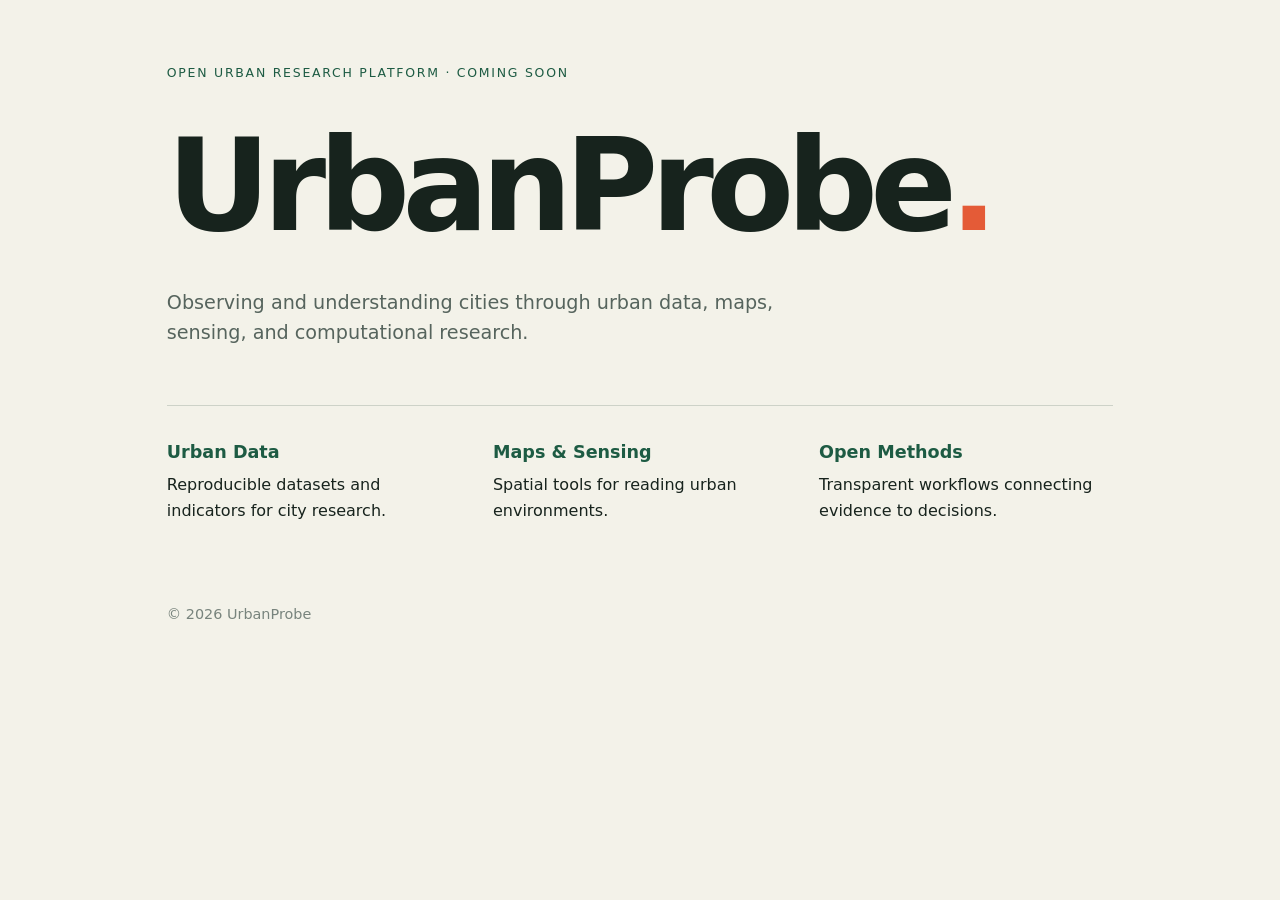
==== index.html @ d77f547f "Add initial HTML structure for UrbanProbe site" ====
<!doctype html>
<html lang="en">
<head>
<meta charset="utf-8">
<meta name="viewport" content="width=device-width,initial-scale=1">
<title>UrbanProbe — Observe, Understand, Transform</title>
<meta name="description" content="An open research platform for urban data, maps, sensing, and computational city science.">
<style>
:root{--ink:#17231d;--paper:#f3f2e9;--muted:#56645d;--accent:#e45b37;--green:#1d5b43}*{box-sizing:border-box}body{margin:0;background:var(--paper);color:var(--ink);font:16px/1.6 Inter,system-ui,sans-serif;min-height:100vh}main{max-width:1100px;margin:auto;padding:7vh 6vw}.eyebrow{font-size:.78rem;letter-spacing:.14em;text-transform:uppercase;color:var(--green)}h1{font-size:clamp(3.5rem,11vw,8rem);line-height:.9;margin:.35em 0;letter-spacing:-.06em}.dot{color:var(--accent)}p{max-width:680px;color:var(--muted);font-size:1.2rem}.line{height:1px;background:#cdd2c8;margin:3.5rem 0 2rem}.grid{display:grid;grid-template-columns:repeat(auto-fit,minmax(210px,1fr));gap:2rem}.grid strong{display:block;color:var(--green);font-size:1.1rem;margin-bottom:.35rem}footer{margin-top:5rem;font-size:.9rem;color:#78847d}
</style>
</head>
<body><main>
<div class="eyebrow">Open urban research platform · Coming soon</div>
<h1>UrbanProbe<span class="dot">.</span></h1>
<p>Observing and understanding cities through urban data, maps, sensing, and computational research.</p>
<div class="line"></div>
<div class="grid">
<div><strong>Urban Data</strong>Reproducible datasets and indicators for city research.</div>
<div><strong>Maps & Sensing</strong>Spatial tools for reading urban environments.</div>
<div><strong>Open Methods</strong>Transparent workflows connecting evidence to decisions.</div>
</div>
<footer>© 2026 UrbanProbe</footer>
</main></body></html>
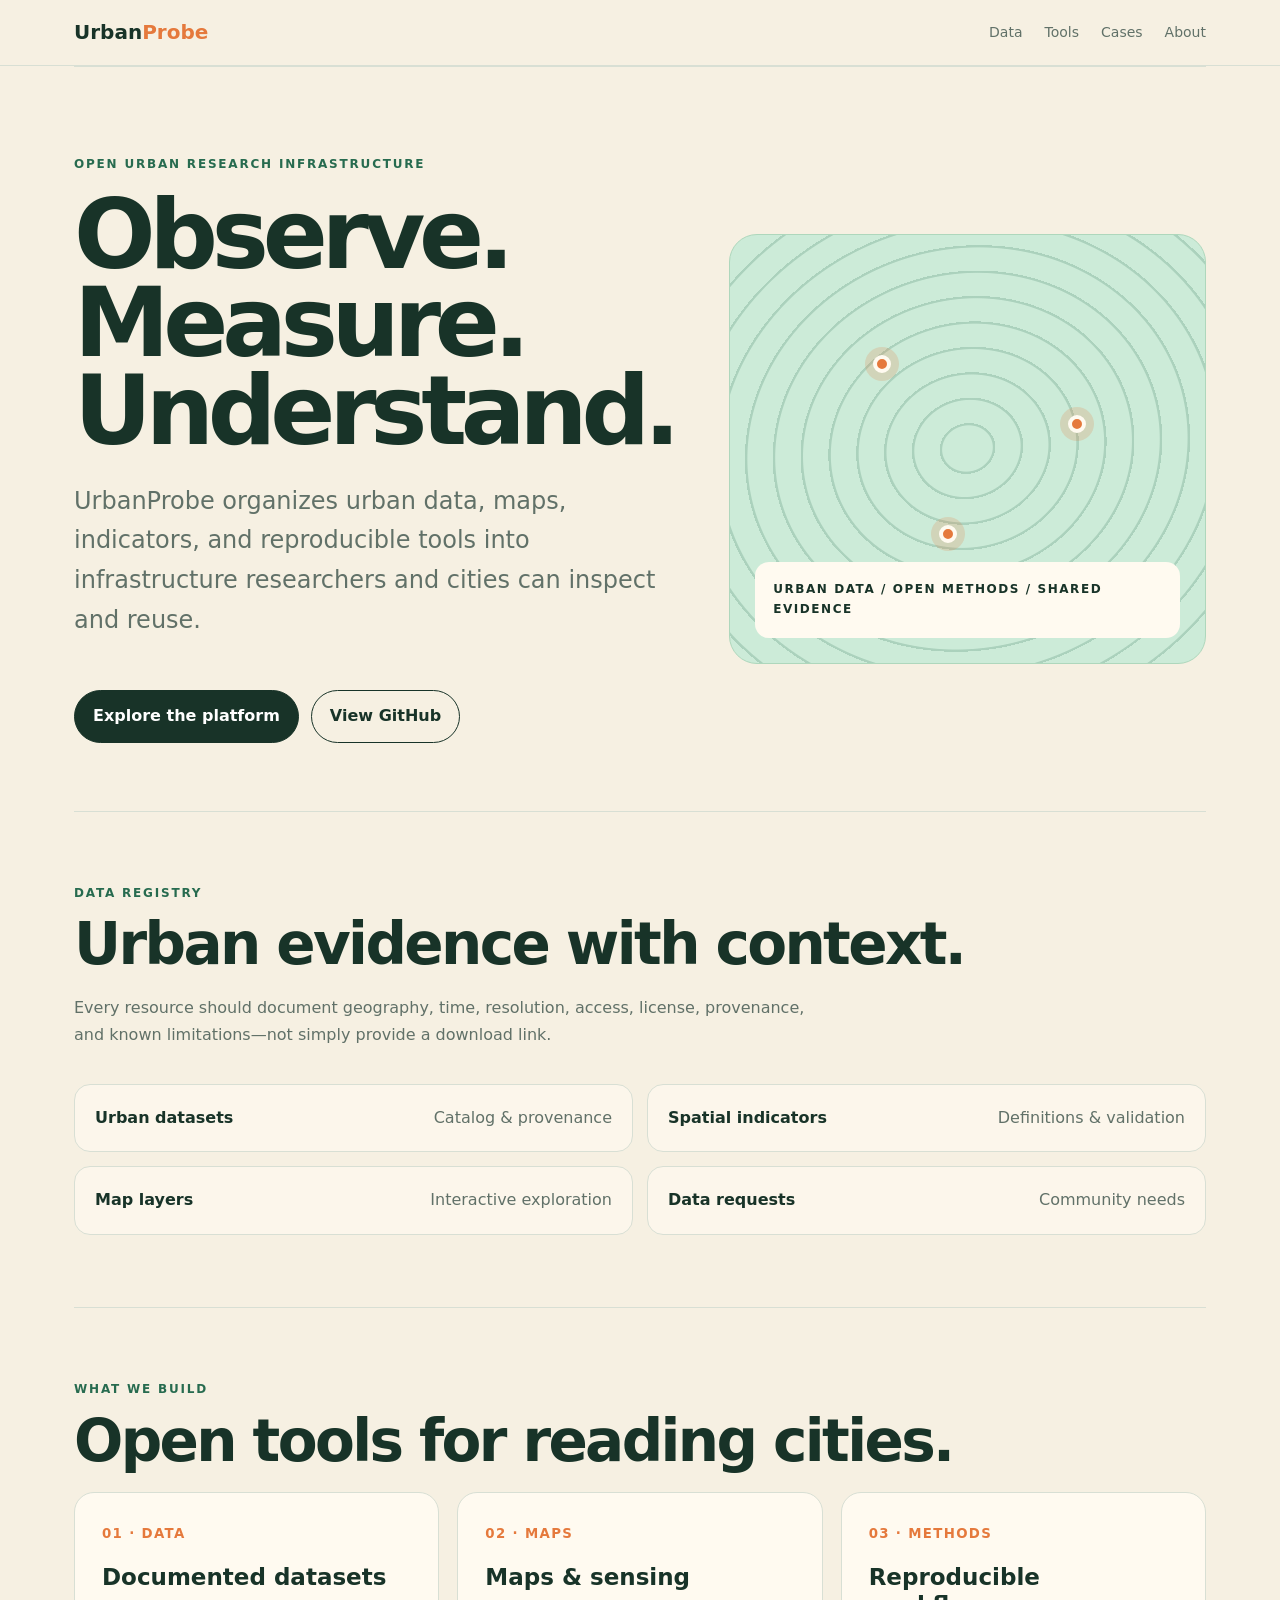
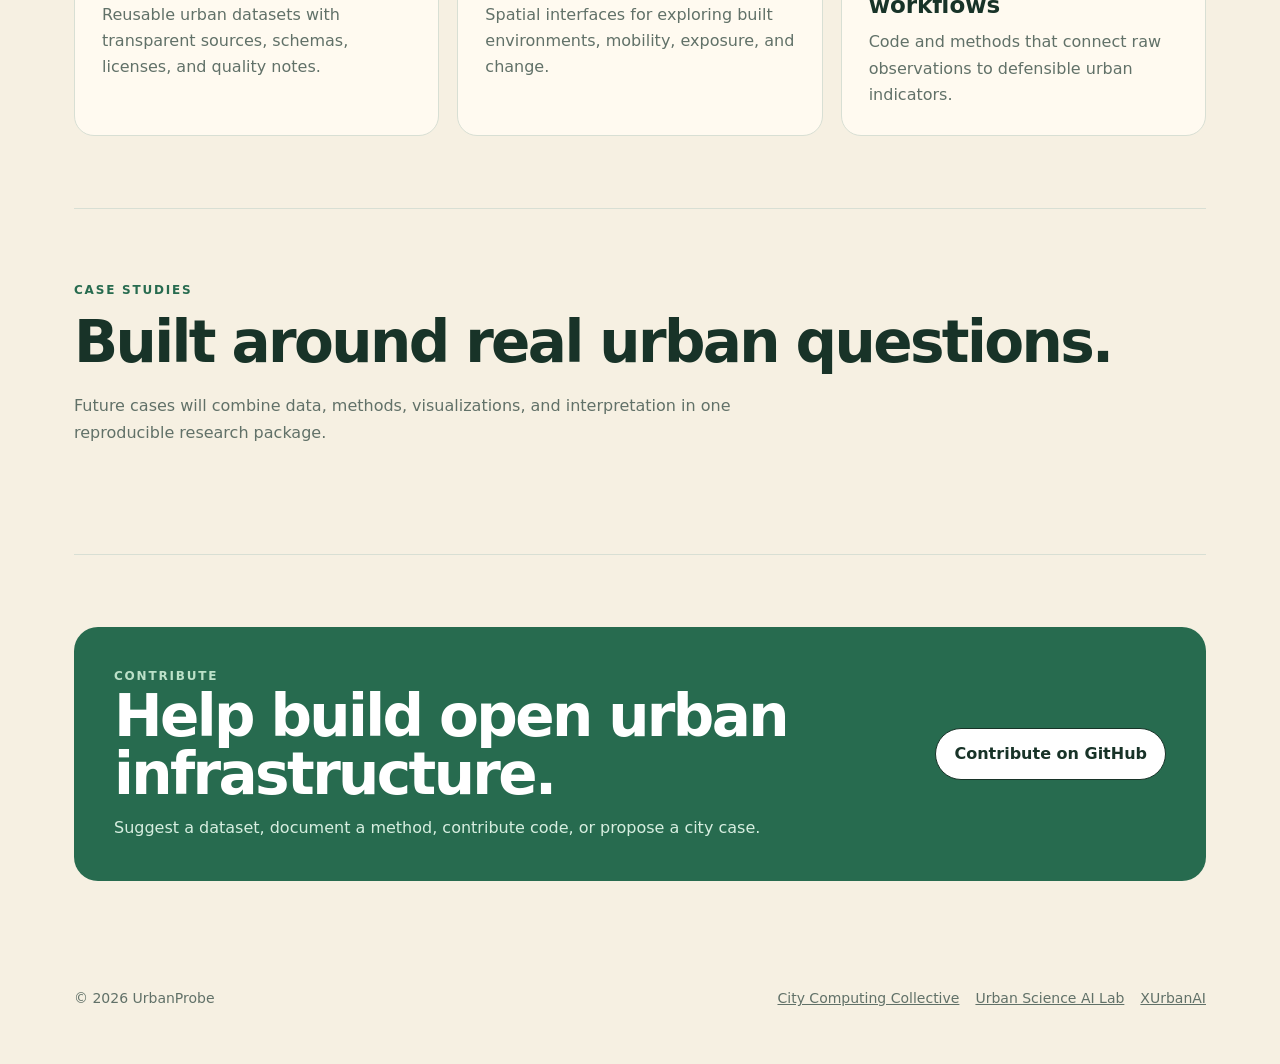
==== commit 4de8ca7b: "Expand UrbanProbe research infrastructure site" ====
--- a/index.html
+++ b/index.html
@@ -1,23 +1,22 @@
 <!doctype html>
 <html lang="en">
 <head>
-<meta charset="utf-8">
-<meta name="viewport" content="width=device-width,initial-scale=1">
-<title>UrbanProbe — Observe, Understand, Transform</title>
-<meta name="description" content="An open research platform for urban data, maps, sensing, and computational city science.">
-<style>
-:root{--ink:#17231d;--paper:#f3f2e9;--muted:#56645d;--accent:#e45b37;--green:#1d5b43}*{box-sizing:border-box}body{margin:0;background:var(--paper);color:var(--ink);font:16px/1.6 Inter,system-ui,sans-serif;min-height:100vh}main{max-width:1100px;margin:auto;padding:7vh 6vw}.eyebrow{font-size:.78rem;letter-spacing:.14em;text-transform:uppercase;color:var(--green)}h1{font-size:clamp(3.5rem,11vw,8rem);line-height:.9;margin:.35em 0;letter-spacing:-.06em}.dot{color:var(--accent)}p{max-width:680px;color:var(--muted);font-size:1.2rem}.line{height:1px;background:#cdd2c8;margin:3.5rem 0 2rem}.grid{display:grid;grid-template-columns:repeat(auto-fit,minmax(210px,1fr));gap:2rem}.grid strong{display:block;color:var(--green);font-size:1.1rem;margin-bottom:.35rem}footer{margin-top:5rem;font-size:.9rem;color:#78847d}
-</style>
+  <meta charset="utf-8"><meta name="viewport" content="width=device-width, initial-scale=1">
+  <meta name="description" content="UrbanProbe is open infrastructure for urban data, maps, indicators, tools, and reproducible case studies."><title>UrbanProbe — Open Urban Research Infrastructure</title>
+  <style>
+    :root{--ink:#183328;--green:#276b4f;--mint:#ccebd8;--cream:#f6f0e2;--orange:#e5793c;--line:#d8dfd4;--muted:#617168;--card:#fffaf0}*{box-sizing:border-box}html{scroll-behavior:smooth}body{margin:0;background:var(--cream);color:var(--ink);font:16px/1.65 Inter,ui-sans-serif,system-ui,-apple-system,"Segoe UI",sans-serif}a{color:inherit}
+    header{border-bottom:1px solid var(--line);position:sticky;top:0;z-index:5;background:rgba(246,240,226,.92);backdrop-filter:blur(14px)}.nav{max-width:1180px;margin:auto;padding:16px 24px;display:flex;align-items:center;justify-content:space-between}.brand{font-weight:900;font-size:20px;text-decoration:none}.brand i{font-style:normal;color:var(--orange)}.nav nav{display:flex;gap:22px}.nav nav a{text-decoration:none;color:var(--muted);font-size:14px}
+    main{max-width:1180px;margin:auto;padding:0 24px}.hero{padding:88px 0 68px;display:grid;grid-template-columns:1fr 1fr;gap:55px;align-items:center}.eyebrow{font-size:12px;letter-spacing:.15em;text-transform:uppercase;font-weight:850;color:var(--green)}h1{font-size:clamp(54px,8vw,96px);line-height:.92;letter-spacing:-.065em;margin:16px 0 26px}.lead{font-size:clamp(19px,2.2vw,24px);color:var(--muted)}.buttons{display:flex;gap:12px;flex-wrap:wrap}.button{display:inline-block;margin-top:26px;padding:12px 18px;border-radius:999px;border:1px solid var(--ink);text-decoration:none;font-weight:780}.button.primary{background:var(--ink);color:white}
+    .map{height:430px;border-radius:28px;background:var(--mint);position:relative;overflow:hidden;border:1px solid #aed7bc}.map:before{content:"";position:absolute;inset:-20%;background:repeating-radial-gradient(ellipse at 50% 50%,transparent 0 25px,rgba(39,107,79,.2) 26px 28px);transform:rotate(-15deg)}.map:after{content:"URBAN DATA / OPEN METHODS / SHARED EVIDENCE";position:absolute;left:25px;bottom:25px;right:25px;background:var(--card);padding:18px;border-radius:14px;font-size:12px;letter-spacing:.13em;font-weight:850}.dot{position:absolute;width:18px;height:18px;background:var(--orange);border:4px solid var(--card);border-radius:50%;box-shadow:0 0 0 8px rgba(229,121,60,.2)}.d1{left:30%;top:28%}.d2{right:25%;top:42%}.d3{left:44%;bottom:28%}
+    section{padding:72px 0;border-top:1px solid var(--line)}section h2{font-size:clamp(36px,5vw,58px);line-height:1;letter-spacing:-.045em;margin:12px 0 22px}.intro{max-width:740px;color:var(--muted);margin-bottom:36px}.grid{display:grid;grid-template-columns:repeat(3,1fr);gap:18px}.card{background:var(--card);border:1px solid var(--line);padding:27px;border-radius:20px}.card small{color:var(--orange);font-weight:850;letter-spacing:.1em}.card h3{font-size:23px;line-height:1.2;margin:18px 0 10px}.card p{color:var(--muted);margin:0}.catalog{display:grid;grid-template-columns:repeat(2,1fr);gap:14px}.row{padding:20px;border:1px solid var(--line);border-radius:16px;background:rgba(255,250,240,.7);display:flex;justify-content:space-between;gap:20px}.row span:last-child{color:var(--muted)}
+    .callout{background:var(--green);color:white;border-radius:24px;padding:40px;display:grid;grid-template-columns:1fr auto;gap:20px;align-items:center}.callout h2{margin:0}.callout p{color:#d7eee0;margin:12px 0 0}.callout .button{background:white;color:var(--ink);margin:0}
+    footer{max-width:1180px;margin:auto;padding:34px 24px 54px;display:flex;justify-content:space-between;gap:20px;color:var(--muted);font-size:14px}.links{display:flex;gap:16px;flex-wrap:wrap}@media(max-width:820px){.nav nav{display:none}.hero{grid-template-columns:1fr;padding-top:60px}.map{height:320px}.grid,.catalog{grid-template-columns:1fr}.callout{grid-template-columns:1fr}footer{flex-direction:column}}
+  </style>
 </head>
-<body><main>
-<div class="eyebrow">Open urban research platform · Coming soon</div>
-<h1>UrbanProbe<span class="dot">.</span></h1>
-<p>Observing and understanding cities through urban data, maps, sensing, and computational research.</p>
-<div class="line"></div>
-<div class="grid">
-<div><strong>Urban Data</strong>Reproducible datasets and indicators for city research.</div>
-<div><strong>Maps & Sensing</strong>Spatial tools for reading urban environments.</div>
-<div><strong>Open Methods</strong>Transparent workflows connecting evidence to decisions.</div>
-</div>
-<footer>© 2026 UrbanProbe</footer>
-</main></body></html>
+<body><header><div class="nav"><a class="brand" href="#top">Urban<i>Probe</i></a><nav><a href="#data">Data</a><a href="#tools">Tools</a><a href="#cases">Cases</a><a href="#about">About</a></nav></div></header>
+  <main id="top"><section class="hero"><div><div class="eyebrow">Open urban research infrastructure</div><h1>Observe. Measure. Understand.</h1><p class="lead">UrbanProbe organizes urban data, maps, indicators, and reproducible tools into infrastructure researchers and cities can inspect and reuse.</p><div class="buttons"><a class="button primary" href="#data">Explore the platform</a><a class="button" href="https://github.com/Hamsterradcc/urbanprobe.com">View GitHub</a></div></div><div class="map" aria-hidden="true"><span class="dot d1"></span><span class="dot d2"></span><span class="dot d3"></span></div></section>
+    <section id="data"><div class="eyebrow">Data registry</div><h2>Urban evidence with context.</h2><p class="intro">Every resource should document geography, time, resolution, access, license, provenance, and known limitations—not simply provide a download link.</p><div class="catalog"><div class="row"><strong>Urban datasets</strong><span>Catalog & provenance</span></div><div class="row"><strong>Spatial indicators</strong><span>Definitions & validation</span></div><div class="row"><strong>Map layers</strong><span>Interactive exploration</span></div><div class="row"><strong>Data requests</strong><span>Community needs</span></div></div></section>
+    <section id="tools"><div class="eyebrow">What we build</div><h2>Open tools for reading cities.</h2><div class="grid"><article class="card"><small>01 · DATA</small><h3>Documented datasets</h3><p>Reusable urban datasets with transparent sources, schemas, licenses, and quality notes.</p></article><article class="card"><small>02 · MAPS</small><h3>Maps & sensing</h3><p>Spatial interfaces for exploring built environments, mobility, exposure, and change.</p></article><article class="card"><small>03 · METHODS</small><h3>Reproducible workflows</h3><p>Code and methods that connect raw observations to defensible urban indicators.</p></article></div></section>
+    <section id="cases"><div class="eyebrow">Case studies</div><h2>Built around real urban questions.</h2><p class="intro">Future cases will combine data, methods, visualizations, and interpretation in one reproducible research package.</p></section>
+    <section id="about"><div class="callout"><div><div class="eyebrow" style="color:#bce1c9">Contribute</div><h2>Help build open urban infrastructure.</h2><p>Suggest a dataset, document a method, contribute code, or propose a city case.</p></div><a class="button" href="https://github.com/Hamsterradcc/urbanprobe.com">Contribute on GitHub</a></div></section>
+  </main><footer><span>© 2026 UrbanProbe</span><div class="links"><a href="https://citycomputingcollective.com">City Computing Collective</a><a href="https://urbanscience.ai">Urban Science AI Lab</a><a href="https://xurbanai.com">XUrbanAI</a></div></footer></body></html>
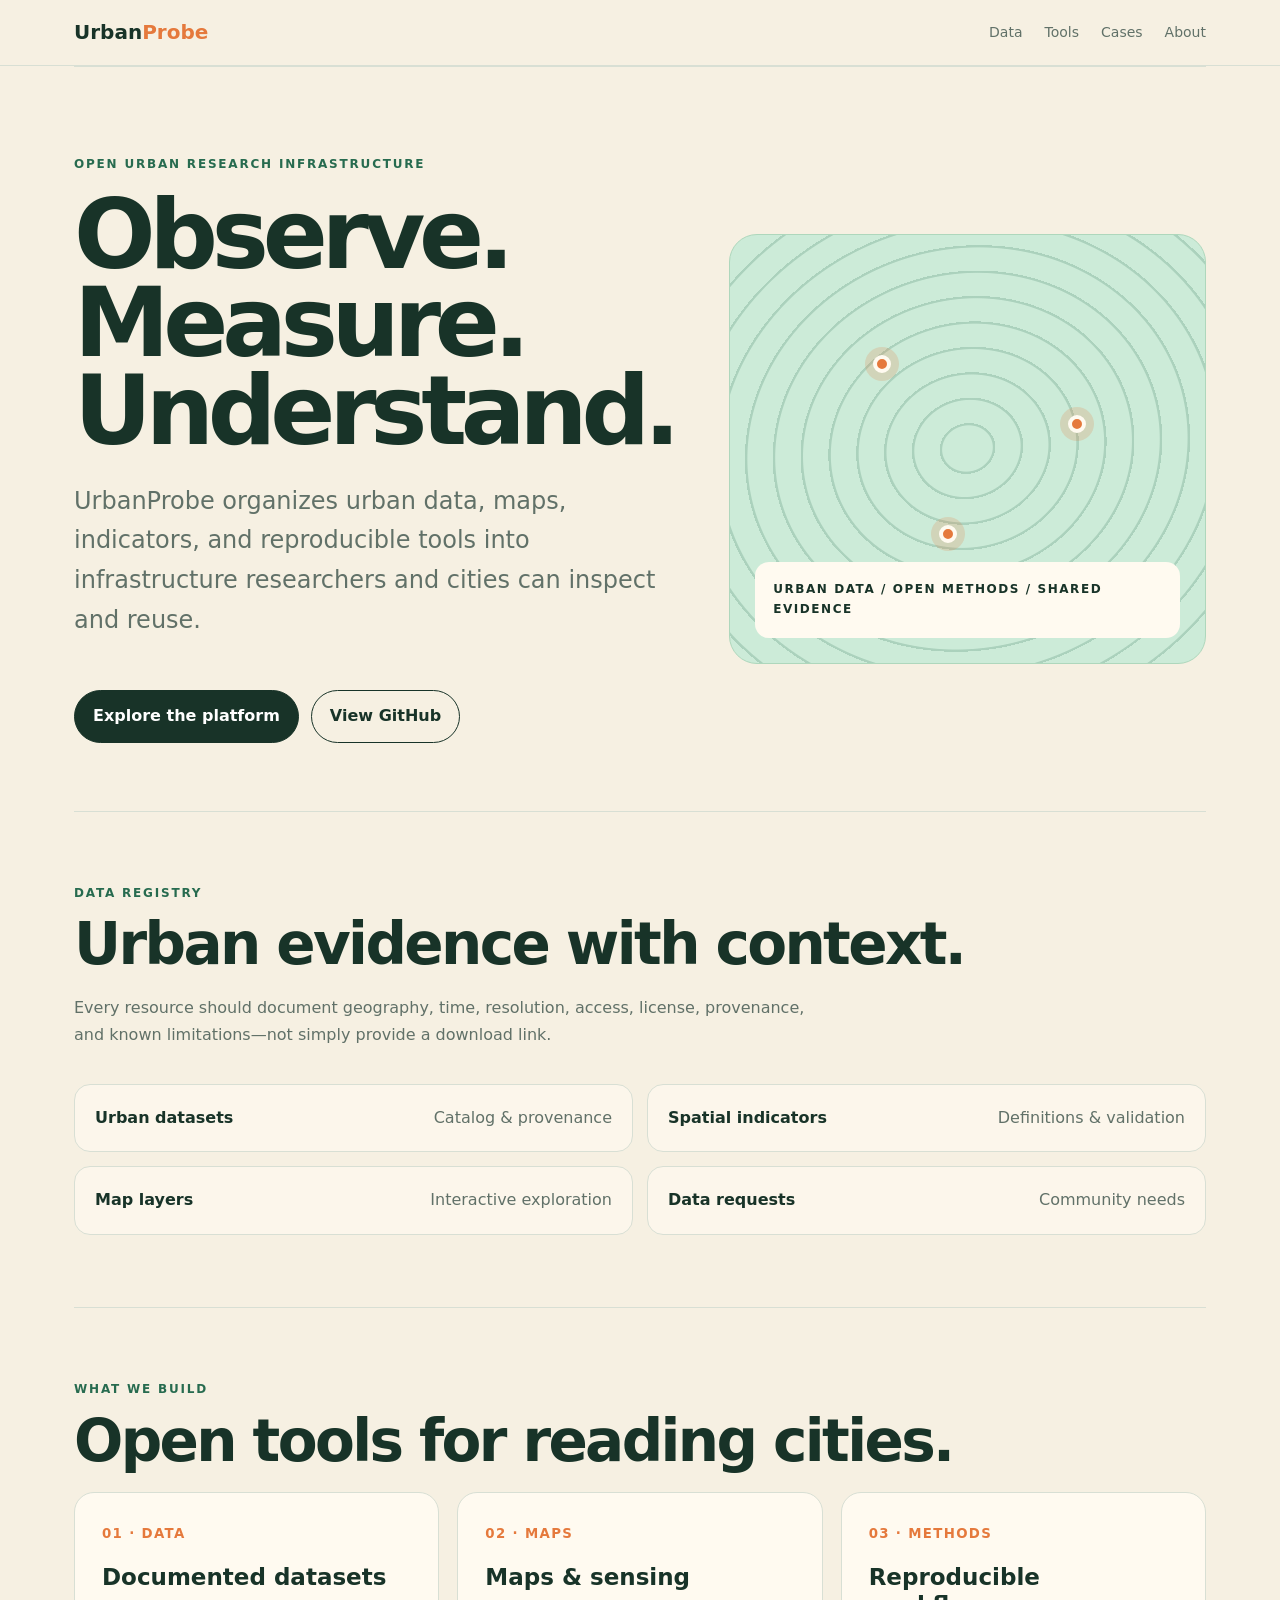
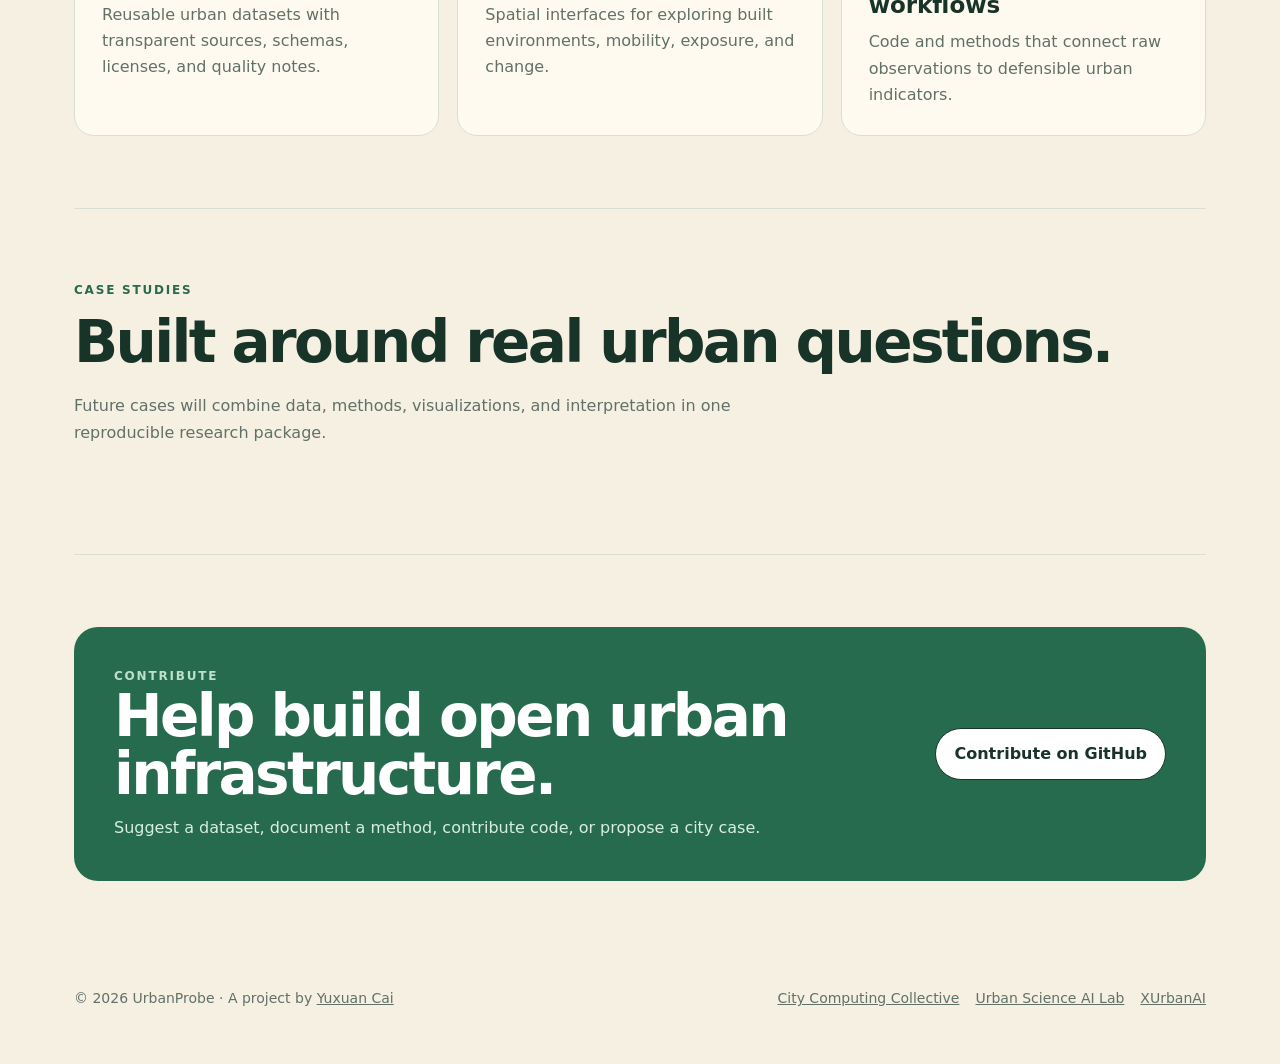
==== commit abf950a3: "Attribute the site to its author The footer named the project but not the person behind it, so a vis" ====
--- a/index.html
+++ b/index.html
@@ -19,4 +19,4 @@
     <section id="tools"><div class="eyebrow">What we build</div><h2>Open tools for reading cities.</h2><div class="grid"><article class="card"><small>01 · DATA</small><h3>Documented datasets</h3><p>Reusable urban datasets with transparent sources, schemas, licenses, and quality notes.</p></article><article class="card"><small>02 · MAPS</small><h3>Maps & sensing</h3><p>Spatial interfaces for exploring built environments, mobility, exposure, and change.</p></article><article class="card"><small>03 · METHODS</small><h3>Reproducible workflows</h3><p>Code and methods that connect raw observations to defensible urban indicators.</p></article></div></section>
     <section id="cases"><div class="eyebrow">Case studies</div><h2>Built around real urban questions.</h2><p class="intro">Future cases will combine data, methods, visualizations, and interpretation in one reproducible research package.</p></section>
     <section id="about"><div class="callout"><div><div class="eyebrow" style="color:#bce1c9">Contribute</div><h2>Help build open urban infrastructure.</h2><p>Suggest a dataset, document a method, contribute code, or propose a city case.</p></div><a class="button" href="https://github.com/Hamsterradcc/urbanprobe.com">Contribute on GitHub</a></div></section>
-  </main><footer><span>© 2026 UrbanProbe</span><div class="links"><a href="https://citycomputingcollective.com">City Computing Collective</a><a href="https://urbanscience.ai">Urban Science AI Lab</a><a href="https://xurbanai.com">XUrbanAI</a></div></footer></body></html>
+  </main><footer><span>© 2026 UrbanProbe &middot; A project by <a href="https://yuxuancai.com">Yuxuan Cai</a></span><div class="links"><a href="https://citycomputingcollective.com">City Computing Collective</a><a href="https://urbanscience.ai">Urban Science AI Lab</a><a href="https://xurbanai.com">XUrbanAI</a></div></footer></body></html>
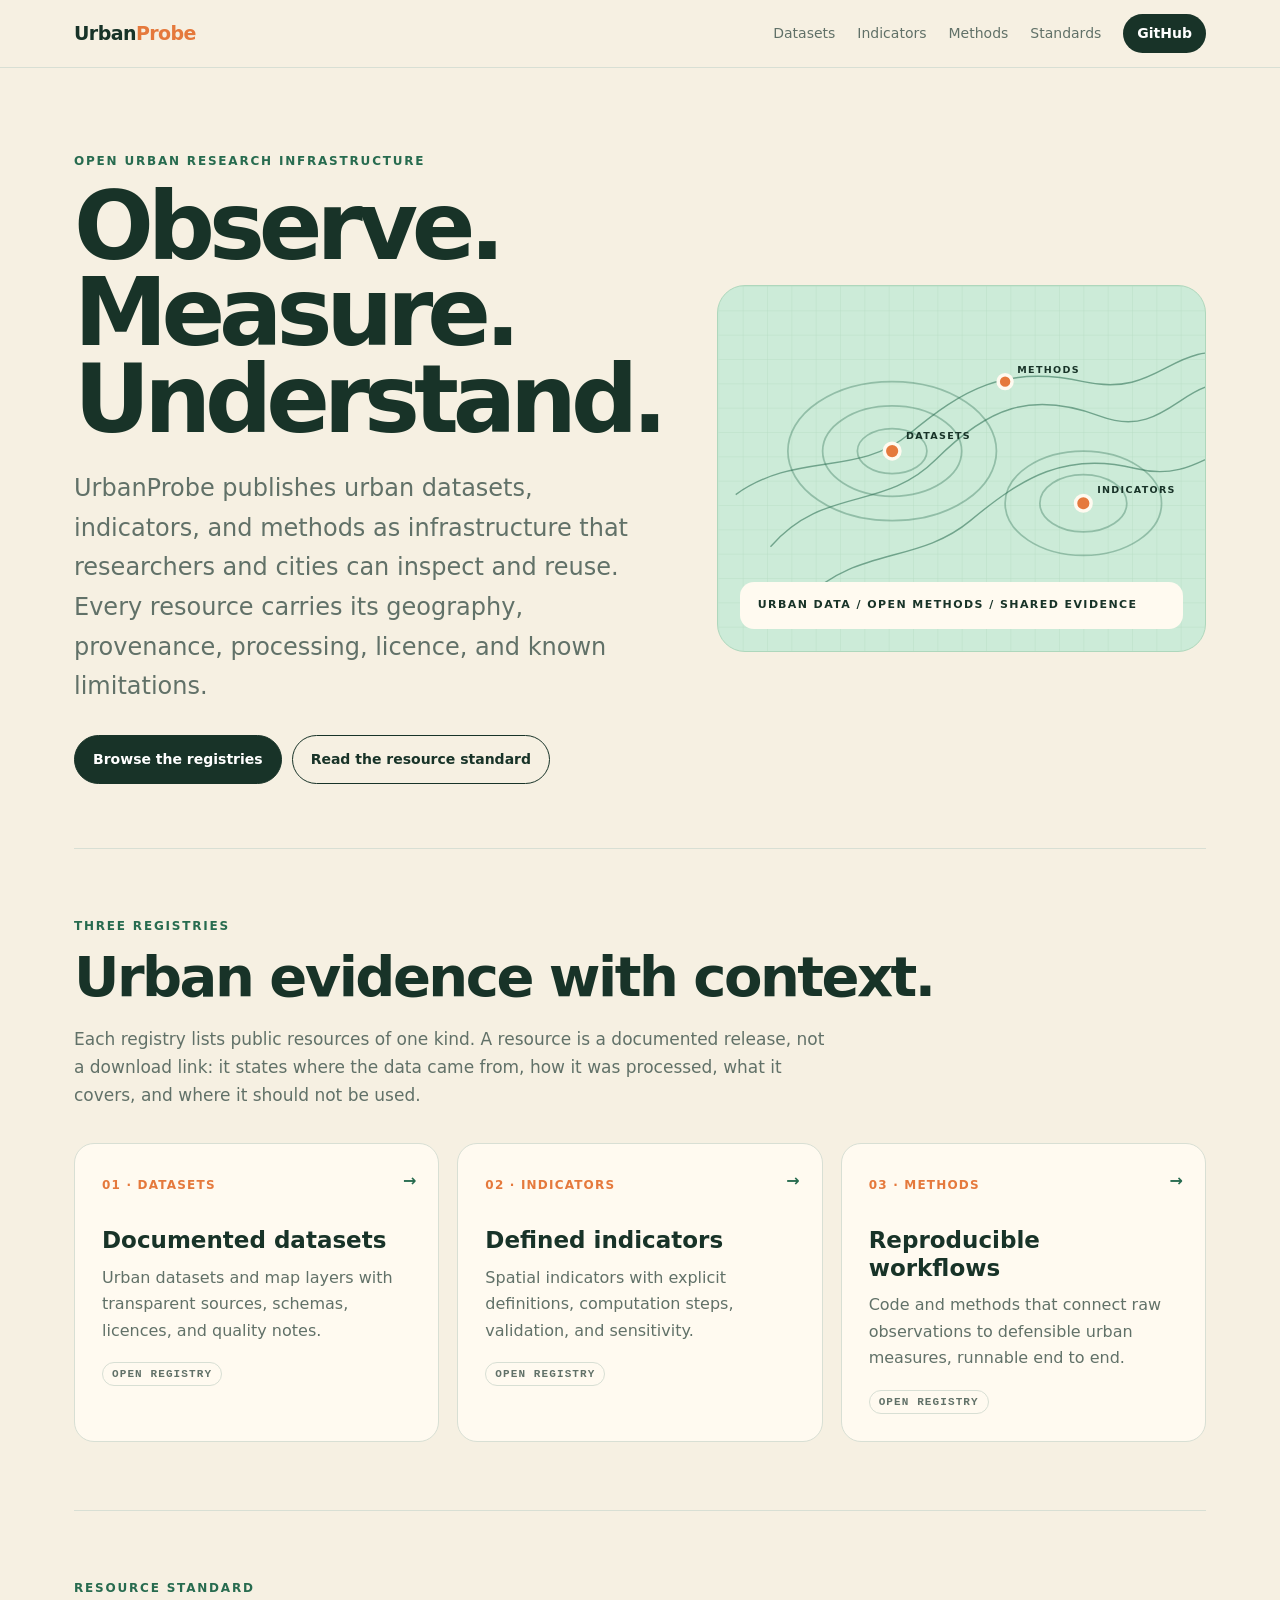
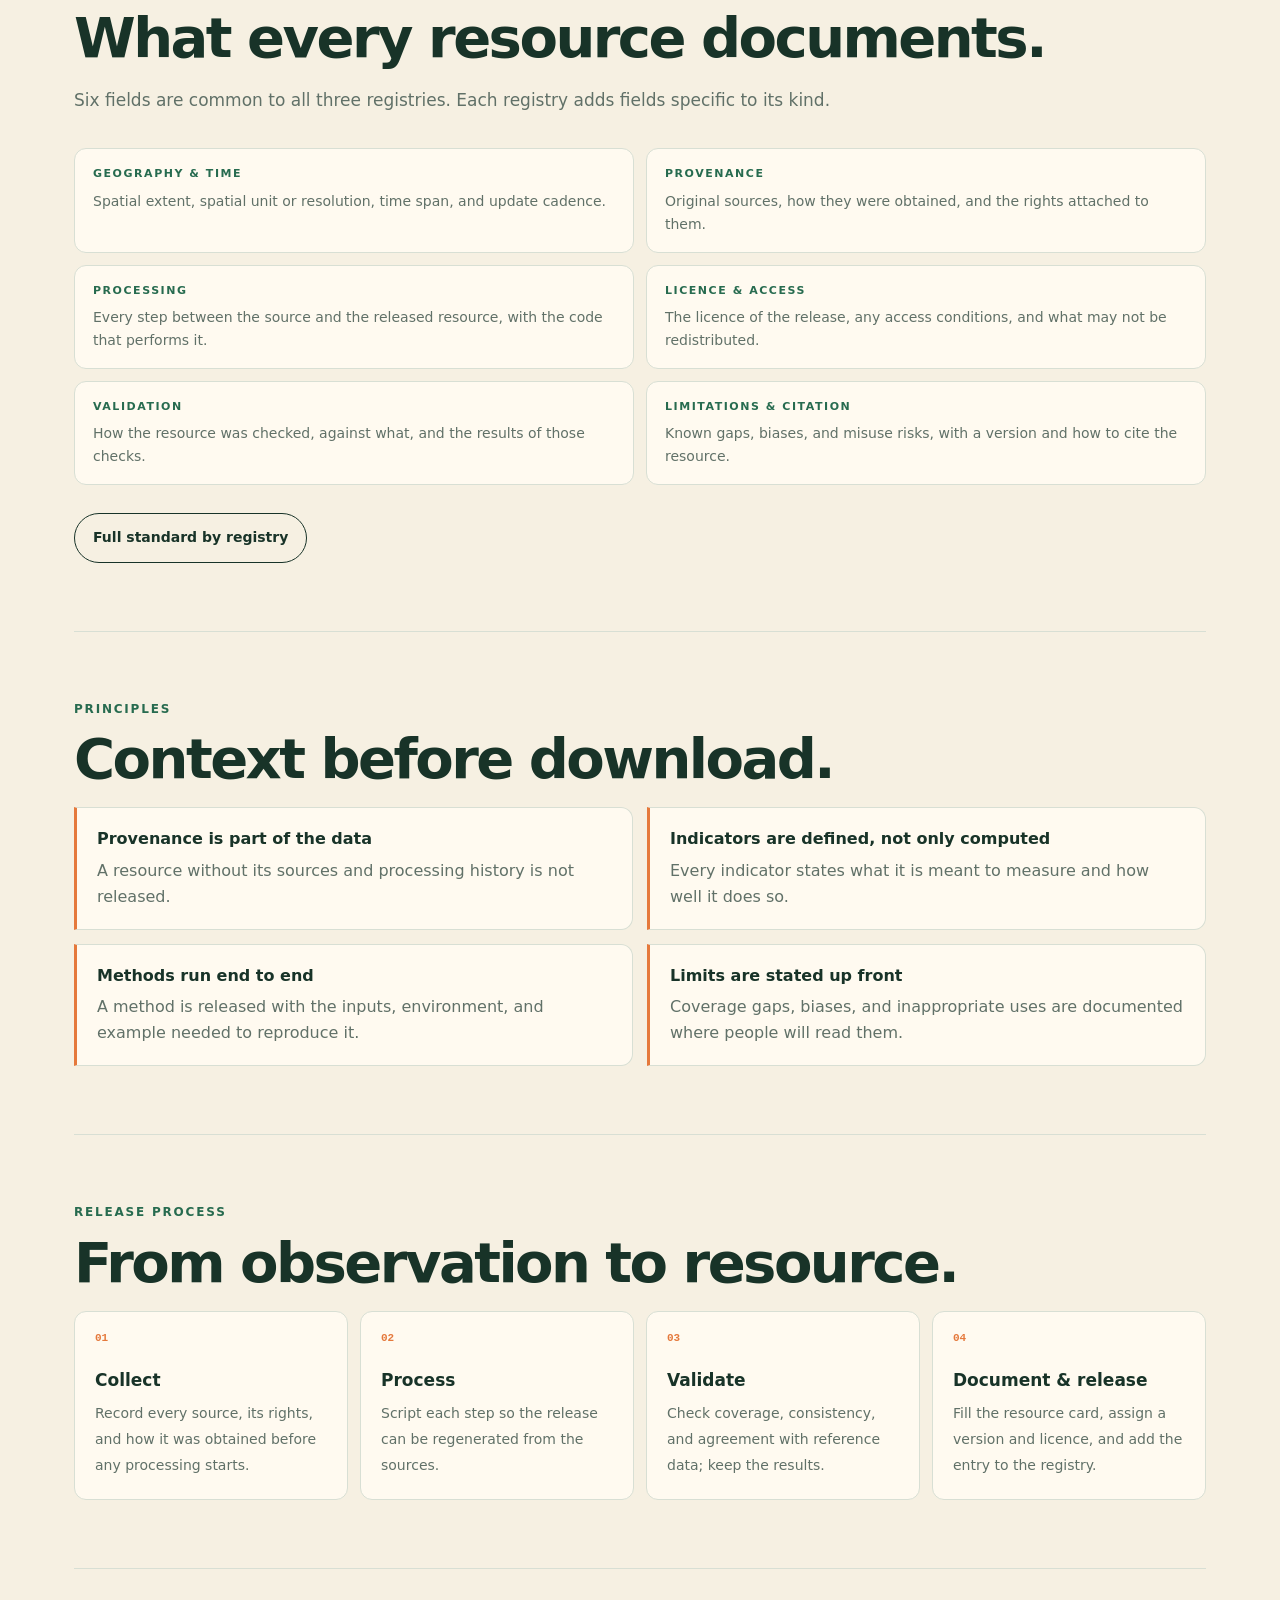
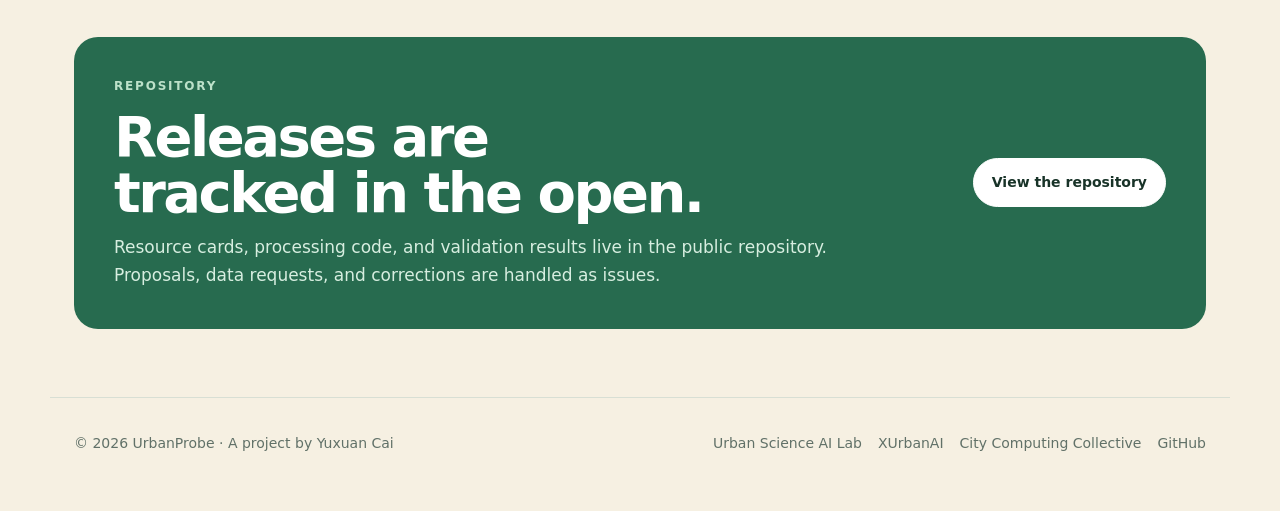
==== commit e0dfc68a: "Restructure the site: three registries, resource standard, shared assets, mobile nav, 404, sitemap C" ====
--- a/index.html
+++ b/index.html
@@ -1,22 +1,158 @@
 <!doctype html>
 <html lang="en">
 <head>
-  <meta charset="utf-8"><meta name="viewport" content="width=device-width, initial-scale=1">
-  <meta name="description" content="UrbanProbe is open infrastructure for urban data, maps, indicators, tools, and reproducible case studies."><title>UrbanProbe — Open Urban Research Infrastructure</title>
-  <style>
-    :root{--ink:#183328;--green:#276b4f;--mint:#ccebd8;--cream:#f6f0e2;--orange:#e5793c;--line:#d8dfd4;--muted:#617168;--card:#fffaf0}*{box-sizing:border-box}html{scroll-behavior:smooth}body{margin:0;background:var(--cream);color:var(--ink);font:16px/1.65 Inter,ui-sans-serif,system-ui,-apple-system,"Segoe UI",sans-serif}a{color:inherit}
-    header{border-bottom:1px solid var(--line);position:sticky;top:0;z-index:5;background:rgba(246,240,226,.92);backdrop-filter:blur(14px)}.nav{max-width:1180px;margin:auto;padding:16px 24px;display:flex;align-items:center;justify-content:space-between}.brand{font-weight:900;font-size:20px;text-decoration:none}.brand i{font-style:normal;color:var(--orange)}.nav nav{display:flex;gap:22px}.nav nav a{text-decoration:none;color:var(--muted);font-size:14px}
-    main{max-width:1180px;margin:auto;padding:0 24px}.hero{padding:88px 0 68px;display:grid;grid-template-columns:1fr 1fr;gap:55px;align-items:center}.eyebrow{font-size:12px;letter-spacing:.15em;text-transform:uppercase;font-weight:850;color:var(--green)}h1{font-size:clamp(54px,8vw,96px);line-height:.92;letter-spacing:-.065em;margin:16px 0 26px}.lead{font-size:clamp(19px,2.2vw,24px);color:var(--muted)}.buttons{display:flex;gap:12px;flex-wrap:wrap}.button{display:inline-block;margin-top:26px;padding:12px 18px;border-radius:999px;border:1px solid var(--ink);text-decoration:none;font-weight:780}.button.primary{background:var(--ink);color:white}
-    .map{height:430px;border-radius:28px;background:var(--mint);position:relative;overflow:hidden;border:1px solid #aed7bc}.map:before{content:"";position:absolute;inset:-20%;background:repeating-radial-gradient(ellipse at 50% 50%,transparent 0 25px,rgba(39,107,79,.2) 26px 28px);transform:rotate(-15deg)}.map:after{content:"URBAN DATA / OPEN METHODS / SHARED EVIDENCE";position:absolute;left:25px;bottom:25px;right:25px;background:var(--card);padding:18px;border-radius:14px;font-size:12px;letter-spacing:.13em;font-weight:850}.dot{position:absolute;width:18px;height:18px;background:var(--orange);border:4px solid var(--card);border-radius:50%;box-shadow:0 0 0 8px rgba(229,121,60,.2)}.d1{left:30%;top:28%}.d2{right:25%;top:42%}.d3{left:44%;bottom:28%}
-    section{padding:72px 0;border-top:1px solid var(--line)}section h2{font-size:clamp(36px,5vw,58px);line-height:1;letter-spacing:-.045em;margin:12px 0 22px}.intro{max-width:740px;color:var(--muted);margin-bottom:36px}.grid{display:grid;grid-template-columns:repeat(3,1fr);gap:18px}.card{background:var(--card);border:1px solid var(--line);padding:27px;border-radius:20px}.card small{color:var(--orange);font-weight:850;letter-spacing:.1em}.card h3{font-size:23px;line-height:1.2;margin:18px 0 10px}.card p{color:var(--muted);margin:0}.catalog{display:grid;grid-template-columns:repeat(2,1fr);gap:14px}.row{padding:20px;border:1px solid var(--line);border-radius:16px;background:rgba(255,250,240,.7);display:flex;justify-content:space-between;gap:20px}.row span:last-child{color:var(--muted)}
-    .callout{background:var(--green);color:white;border-radius:24px;padding:40px;display:grid;grid-template-columns:1fr auto;gap:20px;align-items:center}.callout h2{margin:0}.callout p{color:#d7eee0;margin:12px 0 0}.callout .button{background:white;color:var(--ink);margin:0}
-    footer{max-width:1180px;margin:auto;padding:34px 24px 54px;display:flex;justify-content:space-between;gap:20px;color:var(--muted);font-size:14px}.links{display:flex;gap:16px;flex-wrap:wrap}@media(max-width:820px){.nav nav{display:none}.hero{grid-template-columns:1fr;padding-top:60px}.map{height:320px}.grid,.catalog{grid-template-columns:1fr}.callout{grid-template-columns:1fr}footer{flex-direction:column}}
-  </style>
+  <meta charset="utf-8">
+  <meta name="viewport" content="width=device-width,initial-scale=1">
+  <title>UrbanProbe — Open Urban Research Infrastructure</title>
+  <meta name="description" content="UrbanProbe is open infrastructure for urban data: registries of datasets, indicators, and methods, each documented with its geography, provenance, processing, licence, and limitations.">
+  <link rel="canonical" href="https://urbanprobe.com/">
+  <meta name="theme-color" content="#183328">
+  <meta property="og:type" content="website">
+  <meta property="og:site_name" content="UrbanProbe">
+  <meta property="og:title" content="UrbanProbe — Open Urban Research Infrastructure">
+  <meta property="og:description" content="Registries of urban datasets, indicators, and methods, each documented with its geography, provenance, processing, licence, and limitations.">
+  <meta property="og:url" content="https://urbanprobe.com/">
+  <meta name="twitter:card" content="summary">
+  <link rel="icon" href="data:image/svg+xml,%3Csvg xmlns='http://www.w3.org/2000/svg' viewBox='0 0 64 64'%3E%3Crect width='64' height='64' rx='14' fill='%23183328'/%3E%3Ccircle cx='32' cy='32' r='16' fill='none' stroke='%23ccebd8' stroke-width='4'/%3E%3Ccircle cx='32' cy='32' r='7' fill='%23e5793c'/%3E%3C/svg%3E">
+  <link rel="stylesheet" href="assets/site.css">
 </head>
-<body><header><div class="nav"><a class="brand" href="#top">Urban<i>Probe</i></a><nav><a href="#data">Data</a><a href="#tools">Tools</a><a href="#cases">Cases</a><a href="#about">About</a></nav></div></header>
-  <main id="top"><section class="hero"><div><div class="eyebrow">Open urban research infrastructure</div><h1>Observe. Measure. Understand.</h1><p class="lead">UrbanProbe organizes urban data, maps, indicators, and reproducible tools into infrastructure researchers and cities can inspect and reuse.</p><div class="buttons"><a class="button primary" href="#data">Explore the platform</a><a class="button" href="https://github.com/Hamsterradcc/urbanprobe.com">View GitHub</a></div></div><div class="map" aria-hidden="true"><span class="dot d1"></span><span class="dot d2"></span><span class="dot d3"></span></div></section>
-    <section id="data"><div class="eyebrow">Data registry</div><h2>Urban evidence with context.</h2><p class="intro">Every resource should document geography, time, resolution, access, license, provenance, and known limitations—not simply provide a download link.</p><div class="catalog"><div class="row"><strong>Urban datasets</strong><span>Catalog & provenance</span></div><div class="row"><strong>Spatial indicators</strong><span>Definitions & validation</span></div><div class="row"><strong>Map layers</strong><span>Interactive exploration</span></div><div class="row"><strong>Data requests</strong><span>Community needs</span></div></div></section>
-    <section id="tools"><div class="eyebrow">What we build</div><h2>Open tools for reading cities.</h2><div class="grid"><article class="card"><small>01 · DATA</small><h3>Documented datasets</h3><p>Reusable urban datasets with transparent sources, schemas, licenses, and quality notes.</p></article><article class="card"><small>02 · MAPS</small><h3>Maps & sensing</h3><p>Spatial interfaces for exploring built environments, mobility, exposure, and change.</p></article><article class="card"><small>03 · METHODS</small><h3>Reproducible workflows</h3><p>Code and methods that connect raw observations to defensible urban indicators.</p></article></div></section>
-    <section id="cases"><div class="eyebrow">Case studies</div><h2>Built around real urban questions.</h2><p class="intro">Future cases will combine data, methods, visualizations, and interpretation in one reproducible research package.</p></section>
-    <section id="about"><div class="callout"><div><div class="eyebrow" style="color:#bce1c9">Contribute</div><h2>Help build open urban infrastructure.</h2><p>Suggest a dataset, document a method, contribute code, or propose a city case.</p></div><a class="button" href="https://github.com/Hamsterradcc/urbanprobe.com">Contribute on GitHub</a></div></section>
-  </main><footer><span>© 2026 UrbanProbe &middot; A project by <a href="https://yuxuancai.com">Yuxuan Cai</a></span><div class="links"><a href="https://citycomputingcollective.com">City Computing Collective</a><a href="https://urbanscience.ai">Urban Science AI Lab</a><a href="https://xurbanai.com">XUrbanAI</a></div></footer></body></html>
+<body>
+  <a class="skip" href="#main">Skip to content</a>
+  <header>
+    <div class="nav">
+      <a class="brand" href="index.html" aria-current="page">Urban<i>Probe</i></a>
+      <button class="nav-toggle" type="button" aria-label="Menu" aria-expanded="false" aria-controls="site-nav"><span></span><span></span><span></span></button>
+      <nav id="site-nav" aria-label="Primary">
+        <a href="datasets.html">Datasets</a>
+        <a href="indicators.html">Indicators</a>
+        <a href="methods.html">Methods</a>
+        <a href="standards.html">Standards</a>
+        <a class="cta" href="https://github.com/Hamsterradcc/urbanprobe.com">GitHub</a>
+      </nav>
+    </div>
+  </header>
+
+  <main id="main">
+    <section class="hero">
+      <div>
+        <div class="eyebrow">Open urban research infrastructure</div>
+        <h1>Observe. Measure. Understand.</h1>
+        <p class="lead">UrbanProbe publishes urban datasets, indicators, and methods as infrastructure that researchers and cities can inspect and reuse. Every resource carries its geography, provenance, processing, licence, and known limitations.</p>
+        <div class="actions">
+          <a class="button primary" href="#registries">Browse the registries</a>
+          <a class="button" href="standards.html">Read the resource standard</a>
+        </div>
+      </div>
+      <div class="map" aria-hidden="true">
+        <svg viewBox="0 0 560 420" xmlns="http://www.w3.org/2000/svg">
+          <defs>
+            <pattern id="g" width="28" height="28" patternUnits="userSpaceOnUse"><path d="M28 0H0V28" fill="none" stroke="#aed7bc" stroke-width="1"/></pattern>
+          </defs>
+          <rect width="560" height="420" fill="url(#g)" opacity=".7"/>
+          <g fill="none" stroke="#276b4f" stroke-width="1.6" opacity=".55">
+            <path d="M60 300C120 230 190 260 250 200S360 120 440 150 540 90 600 120"/>
+            <path d="M20 240C90 190 160 220 220 170S330 90 420 110 520 60 600 80"/>
+            <path d="M100 360C160 300 230 320 290 270S400 190 480 210 580 160 640 190"/>
+          </g>
+          <g fill="none" stroke="#276b4f" stroke-width="2" opacity=".35">
+            <ellipse cx="200" cy="190" rx="120" ry="80"/><ellipse cx="200" cy="190" rx="80" ry="52"/><ellipse cx="200" cy="190" rx="40" ry="26"/>
+            <ellipse cx="420" cy="250" rx="90" ry="60"/><ellipse cx="420" cy="250" rx="50" ry="33"/>
+          </g>
+          <g stroke="#fffaf0" stroke-width="4">
+            <circle cx="200" cy="190" r="9" fill="#e5793c"/><circle cx="420" cy="250" r="9" fill="#e5793c"/><circle cx="330" cy="110" r="8" fill="#e5793c"/>
+          </g>
+          <g font-family="Inter,system-ui,sans-serif" font-size="11" font-weight="800" letter-spacing="1.5" fill="#183328">
+            <text x="216" y="176">DATASETS</text><text x="436" y="238">INDICATORS</text><text x="344" y="100">METHODS</text>
+          </g>
+        </svg>
+        <div class="plate">Urban data / open methods / shared evidence</div>
+      </div>
+    </section>
+
+    <section id="registries">
+      <div class="eyebrow">Three registries</div>
+      <h2>Urban evidence with context.</h2>
+      <p class="intro">Each registry lists public resources of one kind. A resource is a documented release, not a download link: it states where the data came from, how it was processed, what it covers, and where it should not be used.</p>
+      <div class="grid">
+        <a class="card" href="datasets.html">
+          <small>01 · DATASETS</small><span class="more" aria-hidden="true">→</span>
+          <h3>Documented datasets</h3>
+          <p>Urban datasets and map layers with transparent sources, schemas, licences, and quality notes.</p>
+          <span class="count" data-count="datasets">Open registry</span>
+        </a>
+        <a class="card" href="indicators.html">
+          <small>02 · INDICATORS</small><span class="more" aria-hidden="true">→</span>
+          <h3>Defined indicators</h3>
+          <p>Spatial indicators with explicit definitions, computation steps, validation, and sensitivity.</p>
+          <span class="count" data-count="indicators">Open registry</span>
+        </a>
+        <a class="card" href="methods.html">
+          <small>03 · METHODS</small><span class="more" aria-hidden="true">→</span>
+          <h3>Reproducible workflows</h3>
+          <p>Code and methods that connect raw observations to defensible urban measures, runnable end to end.</p>
+          <span class="count" data-count="methods">Open registry</span>
+        </a>
+      </div>
+    </section>
+
+    <section id="standard">
+      <div class="eyebrow">Resource standard</div>
+      <h2>What every resource documents.</h2>
+      <p class="intro">Six fields are common to all three registries. Each registry adds fields specific to its kind.</p>
+      <dl class="fields">
+        <div><dt>Geography &amp; time</dt><dd>Spatial extent, spatial unit or resolution, time span, and update cadence.</dd></div>
+        <div><dt>Provenance</dt><dd>Original sources, how they were obtained, and the rights attached to them.</dd></div>
+        <div><dt>Processing</dt><dd>Every step between the source and the released resource, with the code that performs it.</dd></div>
+        <div><dt>Licence &amp; access</dt><dd>The licence of the release, any access conditions, and what may not be redistributed.</dd></div>
+        <div><dt>Validation</dt><dd>How the resource was checked, against what, and the results of those checks.</dd></div>
+        <div><dt>Limitations &amp; citation</dt><dd>Known gaps, biases, and misuse risks, with a version and how to cite the resource.</dd></div>
+      </dl>
+      <div class="actions"><a class="button" href="standards.html">Full standard by registry</a></div>
+    </section>
+
+    <section id="principles">
+      <div class="eyebrow">Principles</div>
+      <h2>Context before download.</h2>
+      <div class="principles">
+        <div class="principle"><strong>Provenance is part of the data</strong><span>A resource without its sources and processing history is not released.</span></div>
+        <div class="principle"><strong>Indicators are defined, not only computed</strong><span>Every indicator states what it is meant to measure and how well it does so.</span></div>
+        <div class="principle"><strong>Methods run end to end</strong><span>A method is released with the inputs, environment, and example needed to reproduce it.</span></div>
+        <div class="principle"><strong>Limits are stated up front</strong><span>Coverage gaps, biases, and inappropriate uses are documented where people will read them.</span></div>
+      </div>
+    </section>
+
+    <section id="release">
+      <div class="eyebrow">Release process</div>
+      <h2>From observation to resource.</h2>
+      <div class="steps">
+        <div class="step"><strong>Collect</strong><span>Record every source, its rights, and how it was obtained before any processing starts.</span></div>
+        <div class="step"><strong>Process</strong><span>Script each step so the release can be regenerated from the sources.</span></div>
+        <div class="step"><strong>Validate</strong><span>Check coverage, consistency, and agreement with reference data; keep the results.</span></div>
+        <div class="step"><strong>Document &amp; release</strong><span>Fill the resource card, assign a version and licence, and add the entry to the registry.</span></div>
+      </div>
+    </section>
+
+    <section>
+      <div class="callout">
+        <div>
+          <div class="eyebrow">Repository</div>
+          <h2>Releases are tracked in the open.</h2>
+          <p class="intro">Resource cards, processing code, and validation results live in the public repository. Proposals, data requests, and corrections are handled as issues.</p>
+        </div>
+        <a class="button light" href="https://github.com/Hamsterradcc/urbanprobe.com">View the repository</a>
+      </div>
+    </section>
+  </main>
+
+  <footer>
+    <span>© 2026 UrbanProbe · A project by <a href="https://yuxuancai.com">Yuxuan Cai</a></span>
+    <div class="links">
+      <a href="https://urbanscience.ai">Urban Science AI Lab</a>
+      <a href="https://xurbanai.com">XUrbanAI</a>
+      <a href="https://citycomputingcollective.com">City Computing Collective</a>
+      <a href="https://github.com/Hamsterradcc/urbanprobe.com">GitHub</a>
+    </div>
+  </footer>
+  <script src="assets/site.js"></script>
+</body>
+</html>
--- a/assets/site.css
+++ b/assets/site.css
@@ -0,0 +1,149 @@
+/* UrbanProbe — site stylesheet
+   Order: tokens → base → header/nav → buttons → hero → page hero → sections → cards → standards → registry → footer → responsive */
+:root{
+  --ink:#183328;--ink-2:#224636;--green:#276b4f;--green-2:#1f5a42;--mint:#ccebd8;--mint-2:#e6f4ea;
+  --cream:#f6f0e2;--card:#fffaf0;--orange:#e5793c;--line:#d8dfd4;--line-2:#b9c8bf;--muted:#617168;
+  --radius:18px;--radius-s:12px;--max:1180px;--pad:24px;
+  --sans:Inter,ui-sans-serif,system-ui,-apple-system,"Segoe UI",sans-serif;
+  --mono:ui-monospace,SFMono-Regular,Menlo,Consolas,monospace;
+}
+*{box-sizing:border-box}
+html{scroll-behavior:smooth}
+body{margin:0;background:var(--cream);color:var(--ink);font:16px/1.65 var(--sans);-webkit-font-smoothing:antialiased}
+a{color:inherit}
+h1,h2,h3{text-wrap:balance;margin:0}
+p{margin:0}
+:focus-visible{outline:2px solid var(--orange);outline-offset:3px;border-radius:4px}
+.skip{position:absolute;left:-999px;top:8px;z-index:50;background:var(--ink);color:#fff;padding:8px 12px;border-radius:8px;font-weight:800;text-decoration:none}
+.skip:focus{left:12px}
+
+/* header / nav */
+header{position:sticky;top:0;z-index:20;background:rgba(246,240,226,.92);backdrop-filter:blur(14px);border-bottom:1px solid var(--line)}
+.nav{position:relative;max-width:var(--max);margin:auto;padding:14px var(--pad);display:flex;justify-content:space-between;align-items:center;gap:20px}
+.brand{font-weight:900;font-size:19px;letter-spacing:-.03em;text-decoration:none;white-space:nowrap}
+.brand i{font-style:normal;color:var(--orange)}
+.nav nav{display:flex;gap:22px;align-items:center}
+.nav nav a{position:relative;text-decoration:none;color:var(--muted);font-size:14px;white-space:nowrap}
+.nav nav a:hover,.nav nav a[aria-current="page"]{color:var(--ink)}
+.nav nav a[aria-current="page"]:after{content:"";position:absolute;left:0;right:0;bottom:-8px;height:2px;background:var(--orange);border-radius:2px}
+.nav nav a.cta{background:var(--ink);color:#fff;padding:8px 14px;border-radius:999px;font-weight:780}
+.nav nav a.cta:hover{background:var(--green)}
+.nav-toggle{display:none;background:none;border:1px solid var(--line-2);color:var(--ink);border-radius:10px;width:40px;height:36px;cursor:pointer;padding:0}
+.nav-toggle span{display:block;width:18px;height:2px;background:currentColor;margin:3px auto;transition:.2s}
+.nav-toggle[aria-expanded="true"] span:nth-child(1){transform:translateY(5px) rotate(45deg)}
+.nav-toggle[aria-expanded="true"] span:nth-child(2){opacity:0}
+.nav-toggle[aria-expanded="true"] span:nth-child(3){transform:translateY(-5px) rotate(-45deg)}
+
+main{max-width:var(--max);margin:auto;padding:0 var(--pad)}
+.eyebrow{font-size:12px;letter-spacing:.15em;text-transform:uppercase;font-weight:850;color:var(--green);margin-bottom:12px}
+.lead{font-size:clamp(18px,2.2vw,24px);color:var(--muted);max-width:740px}
+.intro{color:var(--muted);max-width:760px;margin:0 0 34px;font-size:17px}
+
+/* buttons */
+.button{display:inline-flex;align-items:center;gap:8px;padding:12px 18px;border-radius:999px;border:1px solid var(--ink);text-decoration:none;font-weight:780;font-size:14px;color:var(--ink);transition:.18s ease;background:transparent}
+.button:hover{background:var(--mint-2)}
+.button.primary{background:var(--ink);color:#fff}
+.button.primary:hover{background:var(--green);border-color:var(--green)}
+.button.light{background:#fff;color:var(--ink);border-color:#fff}
+.button.light:hover{background:var(--mint)}
+.actions{display:flex;gap:10px;flex-wrap:wrap;margin-top:28px}
+
+/* hero */
+.hero{padding:84px 0 64px;display:grid;grid-template-columns:1fr 1fr;gap:55px;align-items:center}
+.hero h1{font-size:clamp(50px,7.8vw,94px);line-height:.92;letter-spacing:-.065em;margin:6px 0 26px}
+.map{position:relative;aspect-ratio:4/3;border-radius:28px;background:var(--mint);overflow:hidden;border:1px solid #aed7bc}
+.map svg{position:absolute;inset:0;width:100%;height:100%}
+.map .plate{position:absolute;left:22px;right:22px;bottom:22px;background:var(--card);padding:14px 18px;border-radius:14px;font-size:11px;letter-spacing:.13em;font-weight:850;text-transform:uppercase;color:var(--ink)}
+
+/* page hero (subpages) */
+.page-hero{padding:64px 0 44px;display:grid;grid-template-columns:1.2fr .8fr;gap:44px;align-items:end;border-bottom:1px solid var(--line)}
+.page-hero h1{font-size:clamp(40px,5.4vw,70px);line-height:.96;letter-spacing:-.05em;margin:6px 0 18px}
+.note{background:var(--ink);color:#fff;border-radius:var(--radius);padding:24px;border-top:4px solid var(--orange)}
+.note strong{display:block;font-size:18px;margin-bottom:6px}
+.note p{color:#cfe0d6;font-size:14px}
+.note .status{display:inline-flex;align-items:center;gap:8px;margin-top:14px;font:700 11px var(--mono);letter-spacing:.12em;text-transform:uppercase;color:#bce1c9}
+.note .status i{width:8px;height:8px;border-radius:50%;background:var(--orange);box-shadow:0 0 0 5px rgba(229,121,60,.2)}
+
+/* sections */
+section{padding:68px 0;border-top:1px solid var(--line)}
+main>section:first-child,.page-hero+section{border-top:0}
+section h2{font-size:clamp(34px,4.6vw,56px);line-height:1;letter-spacing:-.045em;margin:0 0 20px}
+.grid{display:grid;grid-template-columns:repeat(3,1fr);gap:18px}
+.grid.two{grid-template-columns:repeat(2,1fr)}
+.card{position:relative;display:block;background:var(--card);border:1px solid var(--line);padding:27px;border-radius:20px;min-height:220px;text-decoration:none;transition:.18s ease}
+a.card:hover{border-color:var(--line-2);box-shadow:0 14px 40px rgba(24,51,40,.08);transform:translateY(-2px)}
+.card small{color:var(--orange);font-weight:850;letter-spacing:.1em;font-size:12px}
+.card h3{font-size:23px;line-height:1.2;margin:30px 0 10px}
+.card p{color:var(--muted)}
+.card .more{position:absolute;right:22px;top:24px;color:var(--green);font-weight:900}
+.card .count{display:inline-block;margin-top:18px;font:700 11px var(--mono);letter-spacing:.1em;text-transform:uppercase;color:var(--muted);border:1px solid var(--line);padding:5px 9px;border-radius:999px}
+.principles{display:grid;grid-template-columns:repeat(2,1fr);gap:14px}
+.principle{border-left:3px solid var(--orange);background:var(--card);padding:18px 20px;border-radius:0 var(--radius-s) var(--radius-s) 0;border-top:1px solid var(--line);border-right:1px solid var(--line);border-bottom:1px solid var(--line)}
+.principle strong{display:block;margin-bottom:5px}
+.principle span{color:var(--muted)}
+
+/* standards: field lists, steps, rules */
+.fields{display:grid;grid-template-columns:repeat(2,1fr);gap:12px;margin:0}
+.fields div{background:var(--card);border:1px solid var(--line);border-radius:var(--radius-s);padding:16px 18px}
+.fields dt{font-size:11px;letter-spacing:.14em;text-transform:uppercase;color:var(--green);font-weight:850;margin-bottom:6px}
+.fields dd{margin:0;color:var(--muted);font-size:14px}
+.steps{counter-reset:s;display:grid;grid-template-columns:repeat(4,1fr);gap:12px}
+.step{counter-increment:s;background:var(--card);border:1px solid var(--line);border-radius:var(--radius-s);padding:20px}
+.step:before{content:"0" counter(s);display:block;color:var(--orange);font:700 11px var(--mono);margin-bottom:22px}
+.step strong{display:block;font-size:17px;margin-bottom:6px}
+.step span{color:var(--muted);font-size:14px}
+.rules{display:grid;gap:0}
+.rule{display:grid;grid-template-columns:200px 1fr;gap:22px;padding:16px 0;border-bottom:1px solid var(--line)}
+.rule:last-child{border-bottom:0}
+.rule strong{font-size:15px}
+.rule span{color:var(--muted);font-size:15px}
+
+/* registry list + empty state */
+.registry{display:grid;gap:12px;margin-bottom:16px}
+.entry{display:grid;grid-template-columns:1fr auto;gap:18px;align-items:center;background:var(--card);border:1px solid var(--line);border-radius:var(--radius-s);padding:18px 20px;text-decoration:none;transition:.18s}
+.entry:hover{border-color:var(--line-2)}
+.entry h3{font-size:19px;margin:0 0 4px}
+.entry p{color:var(--muted);font-size:14px}
+.entry .tags{display:flex;gap:6px;flex-wrap:wrap;margin-top:10px}
+.tag{font:700 11px var(--mono);letter-spacing:.08em;color:var(--muted);border:1px solid var(--line);border-radius:999px;padding:4px 8px}
+.badge{font:700 11px var(--mono);letter-spacing:.1em;text-transform:uppercase;color:var(--green);border:1px solid rgba(39,107,79,.35);padding:5px 9px;border-radius:999px;white-space:nowrap}
+.badge.deprecated{color:var(--muted);border-color:var(--line)}
+.empty{border:1px dashed var(--line-2);border-radius:var(--radius);padding:34px;display:grid;grid-template-columns:1fr auto;gap:24px;align-items:center;background:rgba(255,250,240,.6)}
+.empty[hidden]{display:none}
+.empty strong{display:block;font-size:20px;margin-bottom:6px}
+.empty p{color:var(--muted);max-width:620px}
+.empty .actions{margin-top:0}
+.callout{background:var(--green);color:#fff;border-radius:24px;padding:40px;display:grid;grid-template-columns:1fr auto;gap:24px;align-items:center}
+.callout .eyebrow{color:#bce1c9}
+.callout h2{margin:0}
+.callout .intro{color:#d7eee0;margin:12px 0 0}
+
+/* footer */
+footer{max-width:var(--max);margin:auto;padding:34px var(--pad) 54px;display:flex;justify-content:space-between;gap:20px;color:var(--muted);font-size:14px;border-top:1px solid var(--line)}
+footer a{text-decoration:none}
+footer a:hover{color:var(--ink)}
+.links{display:flex;gap:16px;flex-wrap:wrap}
+
+/* responsive */
+@media(max-width:900px){
+  .hero{grid-template-columns:1fr;padding-top:56px;gap:36px}
+  .page-hero{grid-template-columns:1fr;gap:22px;padding-top:44px}
+  .grid,.grid.two,.principles,.fields{grid-template-columns:1fr}
+  .steps{grid-template-columns:repeat(2,1fr)}
+}
+@media(max-width:720px){
+  .nav{padding:12px 16px}
+  .nav-toggle{display:block}
+  .nav nav{display:none;position:absolute;left:0;right:0;top:100%;flex-direction:column;align-items:stretch;gap:0;background:var(--cream);border-bottom:1px solid var(--line);padding:6px 16px 14px}
+  .nav nav.open{display:flex}
+  .nav nav a{padding:12px 4px;border-bottom:1px solid var(--line);font-size:15px}
+  .nav nav a[aria-current="page"]:after{display:none}
+  .nav nav a.cta{margin-top:10px;justify-content:center;display:inline-flex;border-bottom:1px solid var(--ink)}
+  main{padding:0 16px}
+  .hero h1{font-size:clamp(44px,13vw,62px)}
+  section{padding:52px 0}
+  .steps,.rule,.empty,.callout,.entry{grid-template-columns:1fr}
+  .callout{padding:30px}
+  footer{flex-direction:column;padding-left:16px;padding-right:16px}
+}
+@media(prefers-reduced-motion:reduce){*{animation:none!important;transition:none!important}html{scroll-behavior:auto}}
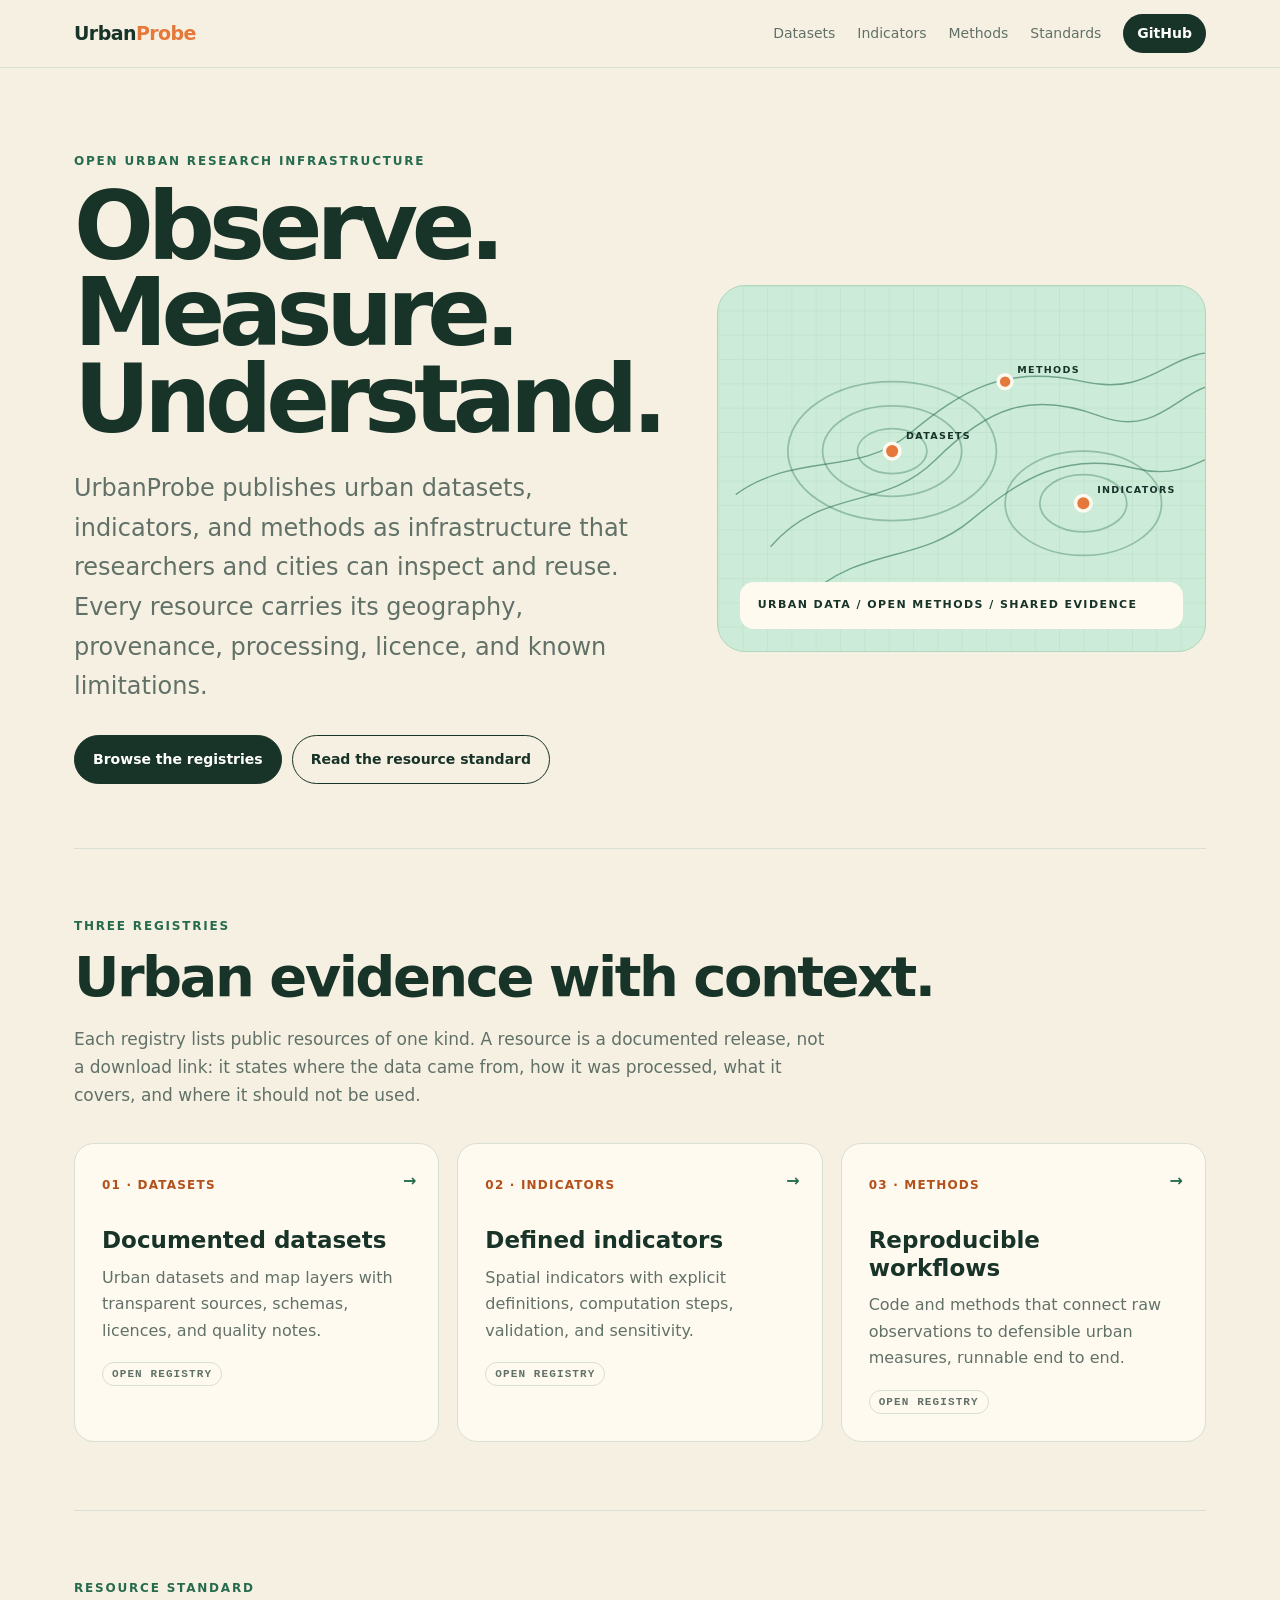
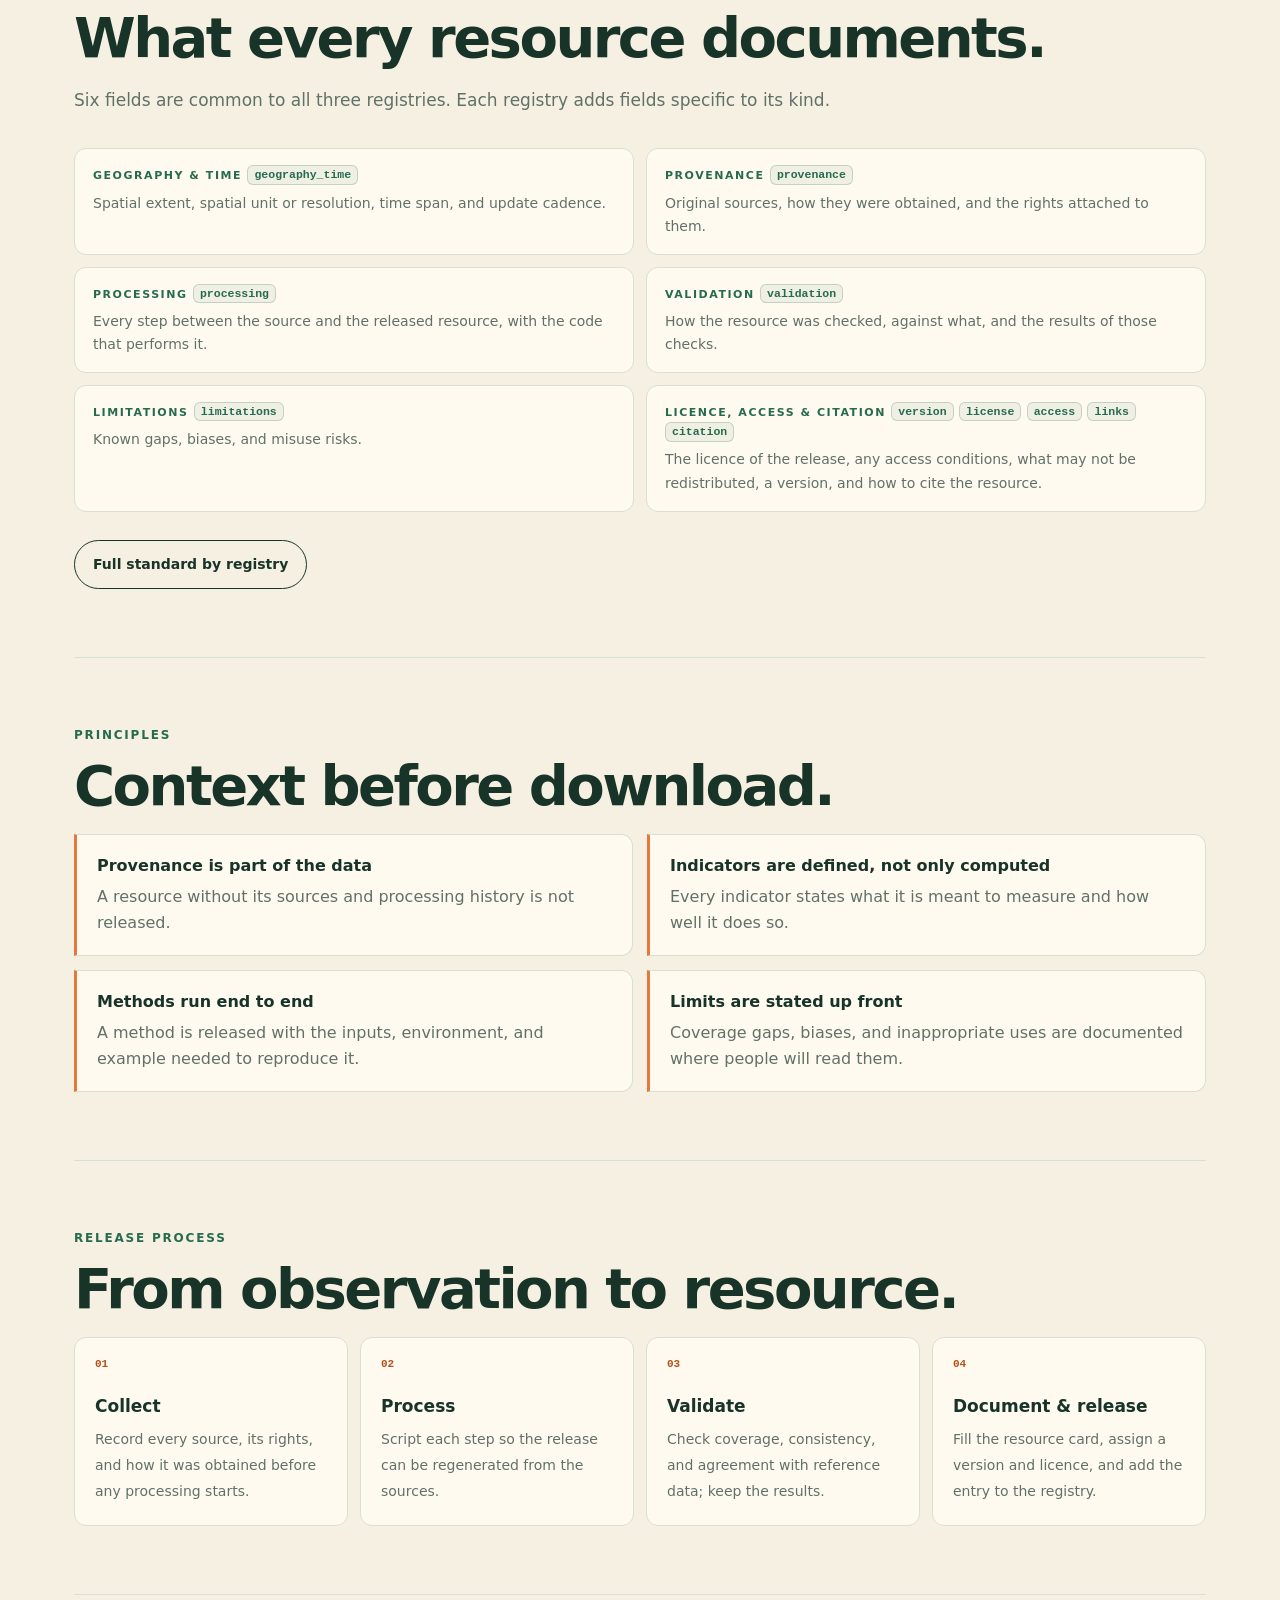
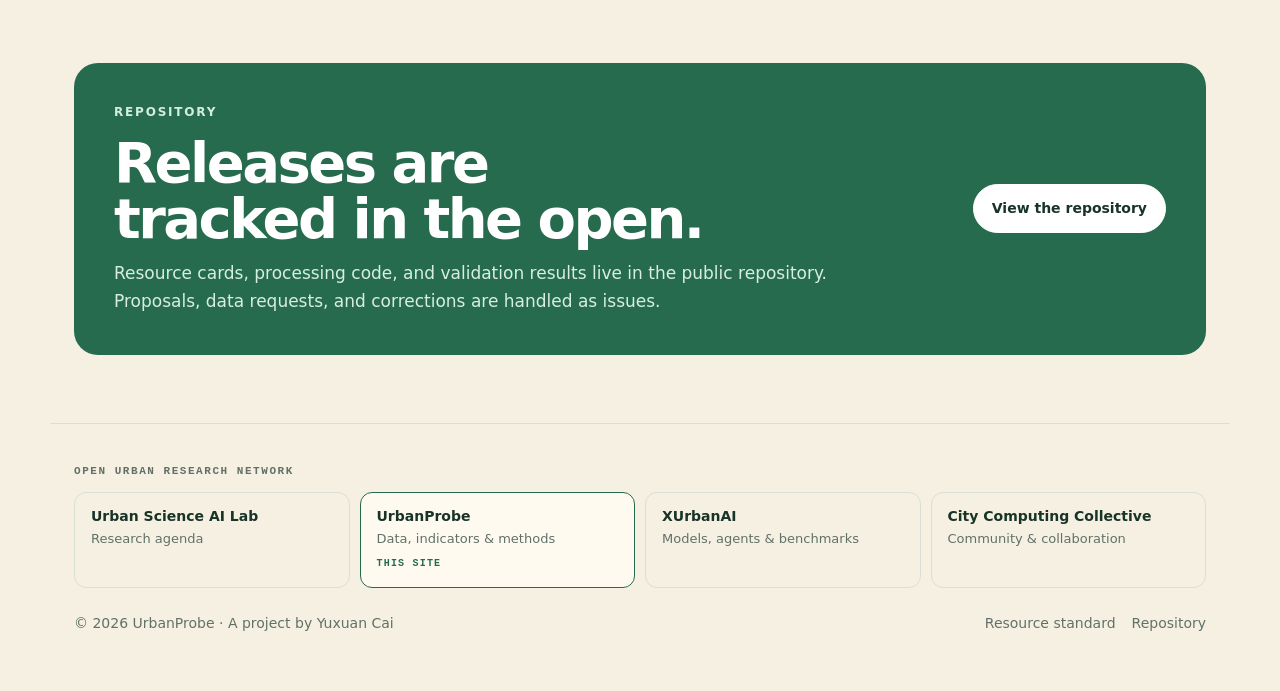
==== commit 28273bf1: "Make the resource standard machine-readable and add resource pages - data/schema.json is the single " ====
--- a/index.html
+++ b/index.html
@@ -12,9 +12,28 @@
   <meta property="og:title" content="UrbanProbe — Open Urban Research Infrastructure">
   <meta property="og:description" content="Registries of urban datasets, indicators, and methods, each documented with its geography, provenance, processing, licence, and limitations.">
   <meta property="og:url" content="https://urbanprobe.com/">
-  <meta name="twitter:card" content="summary">
+  <meta property="og:image" content="https://urbanprobe.com/assets/og.png">
+  <meta property="og:image:width" content="1200">
+  <meta property="og:image:height" content="630">
+  <meta property="og:image:alt" content="UrbanProbe: Observe. Measure. Understand. Datasets, indicators, and methods with provenance.">
+  <meta name="twitter:card" content="summary_large_image">
   <link rel="icon" href="data:image/svg+xml,%3Csvg xmlns='http://www.w3.org/2000/svg' viewBox='0 0 64 64'%3E%3Crect width='64' height='64' rx='14' fill='%23183328'/%3E%3Ccircle cx='32' cy='32' r='16' fill='none' stroke='%23ccebd8' stroke-width='4'/%3E%3Ccircle cx='32' cy='32' r='7' fill='%23e5793c'/%3E%3C/svg%3E">
   <link rel="stylesheet" href="assets/site.css">
+  <script type="application/ld+json">
+{
+    "@context": "https://schema.org",
+    "@type": "WebSite",
+    "name": "UrbanProbe",
+    "url": "https://urbanprobe.com/",
+    "description": "Open urban research infrastructure: registries of datasets, indicators, and methods, each documented with geography, provenance, processing, licence, and limitations.",
+    "publisher": {
+      "@type": "Person",
+      "name": "Yuxuan Cai",
+      "url": "https://yuxuancai.com"
+    },
+    "inLanguage": "en"
+  }
+  </script>
 </head>
 <body>
   <a class="skip" href="#main">Skip to content</a>
@@ -99,14 +118,16 @@
       <div class="eyebrow">Resource standard</div>
       <h2>What every resource documents.</h2>
       <p class="intro">Six fields are common to all three registries. Each registry adds fields specific to its kind.</p>
+      <!-- build:common -->
       <dl class="fields">
-        <div><dt>Geography &amp; time</dt><dd>Spatial extent, spatial unit or resolution, time span, and update cadence.</dd></div>
-        <div><dt>Provenance</dt><dd>Original sources, how they were obtained, and the rights attached to them.</dd></div>
-        <div><dt>Processing</dt><dd>Every step between the source and the released resource, with the code that performs it.</dd></div>
-        <div><dt>Licence &amp; access</dt><dd>The licence of the release, any access conditions, and what may not be redistributed.</dd></div>
-        <div><dt>Validation</dt><dd>How the resource was checked, against what, and the results of those checks.</dd></div>
-        <div><dt>Limitations &amp; citation</dt><dd>Known gaps, biases, and misuse risks, with a version and how to cite the resource.</dd></div>
+        <div><dt>Geography &amp; time <code class="key">geography_time</code></dt><dd>Spatial extent, spatial unit or resolution, time span, and update cadence.</dd></div>
+        <div><dt>Provenance <code class="key">provenance</code></dt><dd>Original sources, how they were obtained, and the rights attached to them.</dd></div>
+        <div><dt>Processing <code class="key">processing</code></dt><dd>Every step between the source and the released resource, with the code that performs it.</dd></div>
+        <div><dt>Validation <code class="key">validation</code></dt><dd>How the resource was checked, against what, and the results of those checks.</dd></div>
+        <div><dt>Limitations <code class="key">limitations</code></dt><dd>Known gaps, biases, and misuse risks.</dd></div>
+        <div><dt>Licence, access &amp; citation <code class="key">version</code> <code class="key">license</code> <code class="key">access</code> <code class="key">links</code> <code class="key">citation</code></dt><dd>The licence of the release, any access conditions, what may not be redistributed, a version, and how to cite the resource.</dd></div>
       </dl>
+      <!-- /build:common -->
       <div class="actions"><a class="button" href="standards.html">Full standard by registry</a></div>
     </section>
 
@@ -145,12 +166,16 @@
   </main>
 
   <footer>
-    <span>© 2026 UrbanProbe · A project by <a href="https://yuxuancai.com">Yuxuan Cai</a></span>
-    <div class="links">
-      <a href="https://urbanscience.ai">Urban Science AI Lab</a>
-      <a href="https://xurbanai.com">XUrbanAI</a>
-      <a href="https://citycomputingcollective.com">City Computing Collective</a>
-      <a href="https://github.com/Hamsterradcc/urbanprobe.com">GitHub</a>
+    <p class="network-title" id="network-title">Open urban research network</p>
+    <ul class="network" aria-labelledby="network-title">
+        <li><a href="https://urbanscience.ai"><strong>Urban Science AI Lab</strong><span>Research agenda</span></a></li>
+        <li><div class="here"><strong>UrbanProbe</strong><span>Data, indicators &amp; methods</span><small>This site</small></div></li>
+        <li><a href="https://xurbanai.com"><strong>XUrbanAI</strong><span>Models, agents &amp; benchmarks</span></a></li>
+        <li><a href="https://citycomputingcollective.com"><strong>City Computing Collective</strong><span>Community &amp; collaboration</span></a></li>
+    </ul>
+    <div class="footer-base">
+      <span>&copy; 2026 UrbanProbe &middot; A project by <a href="https://yuxuancai.com">Yuxuan Cai</a></span>
+      <div class="links"><a href="standards.html">Resource standard</a><a href="https://github.com/Hamsterradcc/urbanprobe.com">Repository</a></div>
     </div>
   </footer>
   <script src="assets/site.js"></script>
--- a/assets/site.css
+++ b/assets/site.css
@@ -2,7 +2,7 @@
    Order: tokens → base → header/nav → buttons → hero → page hero → sections → cards → standards → registry → footer → responsive */
 :root{
   --ink:#183328;--ink-2:#224636;--green:#276b4f;--green-2:#1f5a42;--mint:#ccebd8;--mint-2:#e6f4ea;
-  --cream:#f6f0e2;--card:#fffaf0;--orange:#e5793c;--line:#d8dfd4;--line-2:#b9c8bf;--muted:#617168;
+  --cream:#f6f0e2;--card:#fffaf0;--orange:#e5793c;--orange-ink:#b3501b;--line:#d8dfd4;--line-2:#b9c8bf;--muted:#617168;
   --radius:18px;--radius-s:12px;--max:1180px;--pad:24px;
   --sans:Inter,ui-sans-serif,system-ui,-apple-system,"Segoe UI",sans-serif;
   --mono:ui-monospace,SFMono-Regular,Menlo,Consolas,monospace;
@@ -72,7 +72,7 @@
 .grid.two{grid-template-columns:repeat(2,1fr)}
 .card{position:relative;display:block;background:var(--card);border:1px solid var(--line);padding:27px;border-radius:20px;min-height:220px;text-decoration:none;transition:.18s ease}
 a.card:hover{border-color:var(--line-2);box-shadow:0 14px 40px rgba(24,51,40,.08);transform:translateY(-2px)}
-.card small{color:var(--orange);font-weight:850;letter-spacing:.1em;font-size:12px}
+.card small{color:var(--orange-ink);font-weight:850;letter-spacing:.1em;font-size:12px}
 .card h3{font-size:23px;line-height:1.2;margin:30px 0 10px}
 .card p{color:var(--muted)}
 .card .more{position:absolute;right:22px;top:24px;color:var(--green);font-weight:900}
@@ -89,7 +89,7 @@
 .fields dd{margin:0;color:var(--muted);font-size:14px}
 .steps{counter-reset:s;display:grid;grid-template-columns:repeat(4,1fr);gap:12px}
 .step{counter-increment:s;background:var(--card);border:1px solid var(--line);border-radius:var(--radius-s);padding:20px}
-.step:before{content:"0" counter(s);display:block;color:var(--orange);font:700 11px var(--mono);margin-bottom:22px}
+.step:before{content:"0" counter(s);display:block;color:var(--orange-ink);font:700 11px var(--mono);margin-bottom:22px}
 .step strong{display:block;font-size:17px;margin-bottom:6px}
 .step span{color:var(--muted);font-size:14px}
 .rules{display:grid;gap:0}
@@ -114,15 +114,45 @@
 .empty p{color:var(--muted);max-width:620px}
 .empty .actions{margin-top:0}
 .callout{background:var(--green);color:#fff;border-radius:24px;padding:40px;display:grid;grid-template-columns:1fr auto;gap:24px;align-items:center}
-.callout .eyebrow{color:#bce1c9}
+.callout .eyebrow{color:#d2eedd}
 .callout h2{margin:0}
 .callout .intro{color:#d7eee0;margin:12px 0 0}
 
-/* footer */
-footer{max-width:var(--max);margin:auto;padding:34px var(--pad) 54px;display:flex;justify-content:space-between;gap:20px;color:var(--muted);font-size:14px;border-top:1px solid var(--line)}
+/* entry page */
+[hidden]{display:none!important}
+.banner{margin:24px 0 0;padding:12px 16px;border:1px dashed var(--orange-ink);border-radius:var(--radius-s);font:700 12px/1.5 var(--mono);letter-spacing:.06em;color:var(--orange-ink)}
+.page-hero .eyebrow a{text-decoration:none}
+.page-hero .eyebrow a:hover{text-decoration:underline}
+.entry-tags{display:flex;gap:6px;flex-wrap:wrap;margin-top:16px}
+.entry-tags:empty,.actions:empty{display:none}
+.meta{display:grid;grid-template-columns:auto 1fr;gap:8px 16px;margin:14px 0 0;font-size:14px}
+.meta dt{font:700 11px/1.7 var(--mono);letter-spacing:.1em;text-transform:uppercase;color:#cfe0d6}
+.meta dd{margin:0;color:#fff;overflow-wrap:anywhere}
+.notice{margin-top:24px;padding:16px 20px;border-left:3px solid var(--orange);background:var(--card);border-radius:0 var(--radius-s) var(--radius-s) 0;color:var(--muted)}
+.notice a,.rule-body a{color:var(--green);overflow-wrap:anywhere}
+.rule-body p{margin:0 0 8px;color:var(--muted);font-size:15px}
+.rule-body p:last-child{margin-bottom:0}
+.rule-body .missing{font-style:italic;opacity:.75}
+.cite{margin:0;padding:18px 20px;background:var(--card);border:1px solid var(--line);border-radius:var(--radius-s);font:13px/1.7 var(--mono);color:var(--ink);white-space:pre-wrap;overflow-wrap:anywhere}
+button.button{font-family:inherit;cursor:pointer;background:transparent}
+code.key{display:inline-block;font:600 11.5px/1.5 var(--mono);letter-spacing:0;text-transform:none;color:var(--green);background:rgba(39,107,79,.07);border:1px solid rgba(39,107,79,.22);padding:0 6px;border-radius:6px;vertical-align:1px;white-space:nowrap}
+
+/* footer: the sibling-site network, then the base line */
+footer{position:relative;z-index:1;max-width:var(--max);margin:auto;padding:40px var(--pad) 54px;color:var(--muted);font-size:14px;border-top:1px solid var(--line)}
 footer a{text-decoration:none}
 footer a:hover{color:var(--ink)}
+.network-title{font:800 11px/1.3 var(--mono);letter-spacing:.14em;text-transform:uppercase;margin:0 0 14px}
+.network{list-style:none;margin:0;padding:0;display:grid;grid-template-columns:repeat(4,1fr);gap:10px}
+.network a,.network .here{display:block;height:100%;padding:14px 16px;border:1px solid var(--line);border-radius:12px;transition:.18s ease}
+.network a:hover{border-color:var(--line-2);background:var(--card);color:inherit}
+.network strong{display:block;color:var(--ink);font-size:14px;line-height:1.3}
+.network span{display:block;font-size:13px;margin-top:3px}
+.network .here{border-color:var(--green);background:var(--card)}
+.network .here small{display:inline-block;margin-top:8px;font:700 10px/1 var(--mono);letter-spacing:.12em;text-transform:uppercase;color:var(--green)}
+.footer-base{display:flex;justify-content:space-between;gap:12px 20px;flex-wrap:wrap;margin-top:24px}
 .links{display:flex;gap:16px;flex-wrap:wrap}
+@media(max-width:900px){.network{grid-template-columns:repeat(2,1fr)}}
+@media(max-width:520px){.network{grid-template-columns:1fr}}
 
 /* responsive */
 @media(max-width:900px){
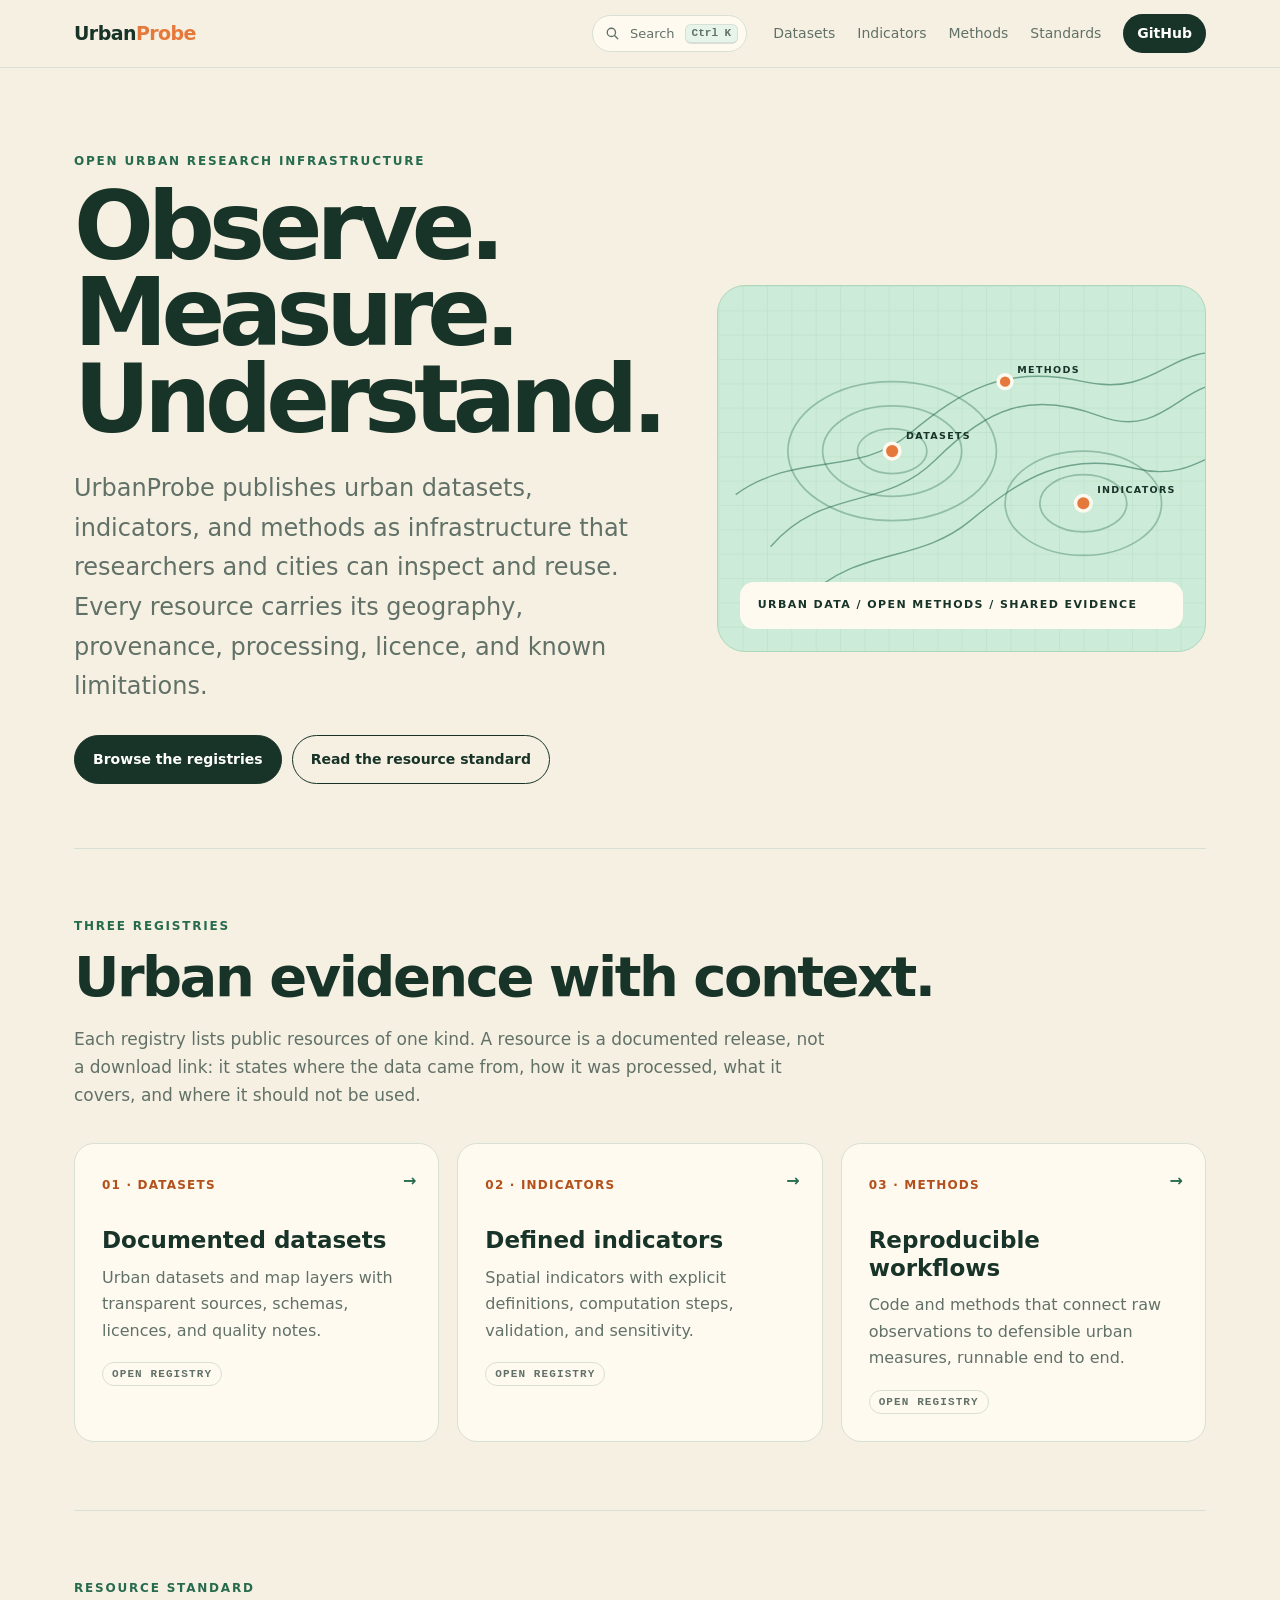
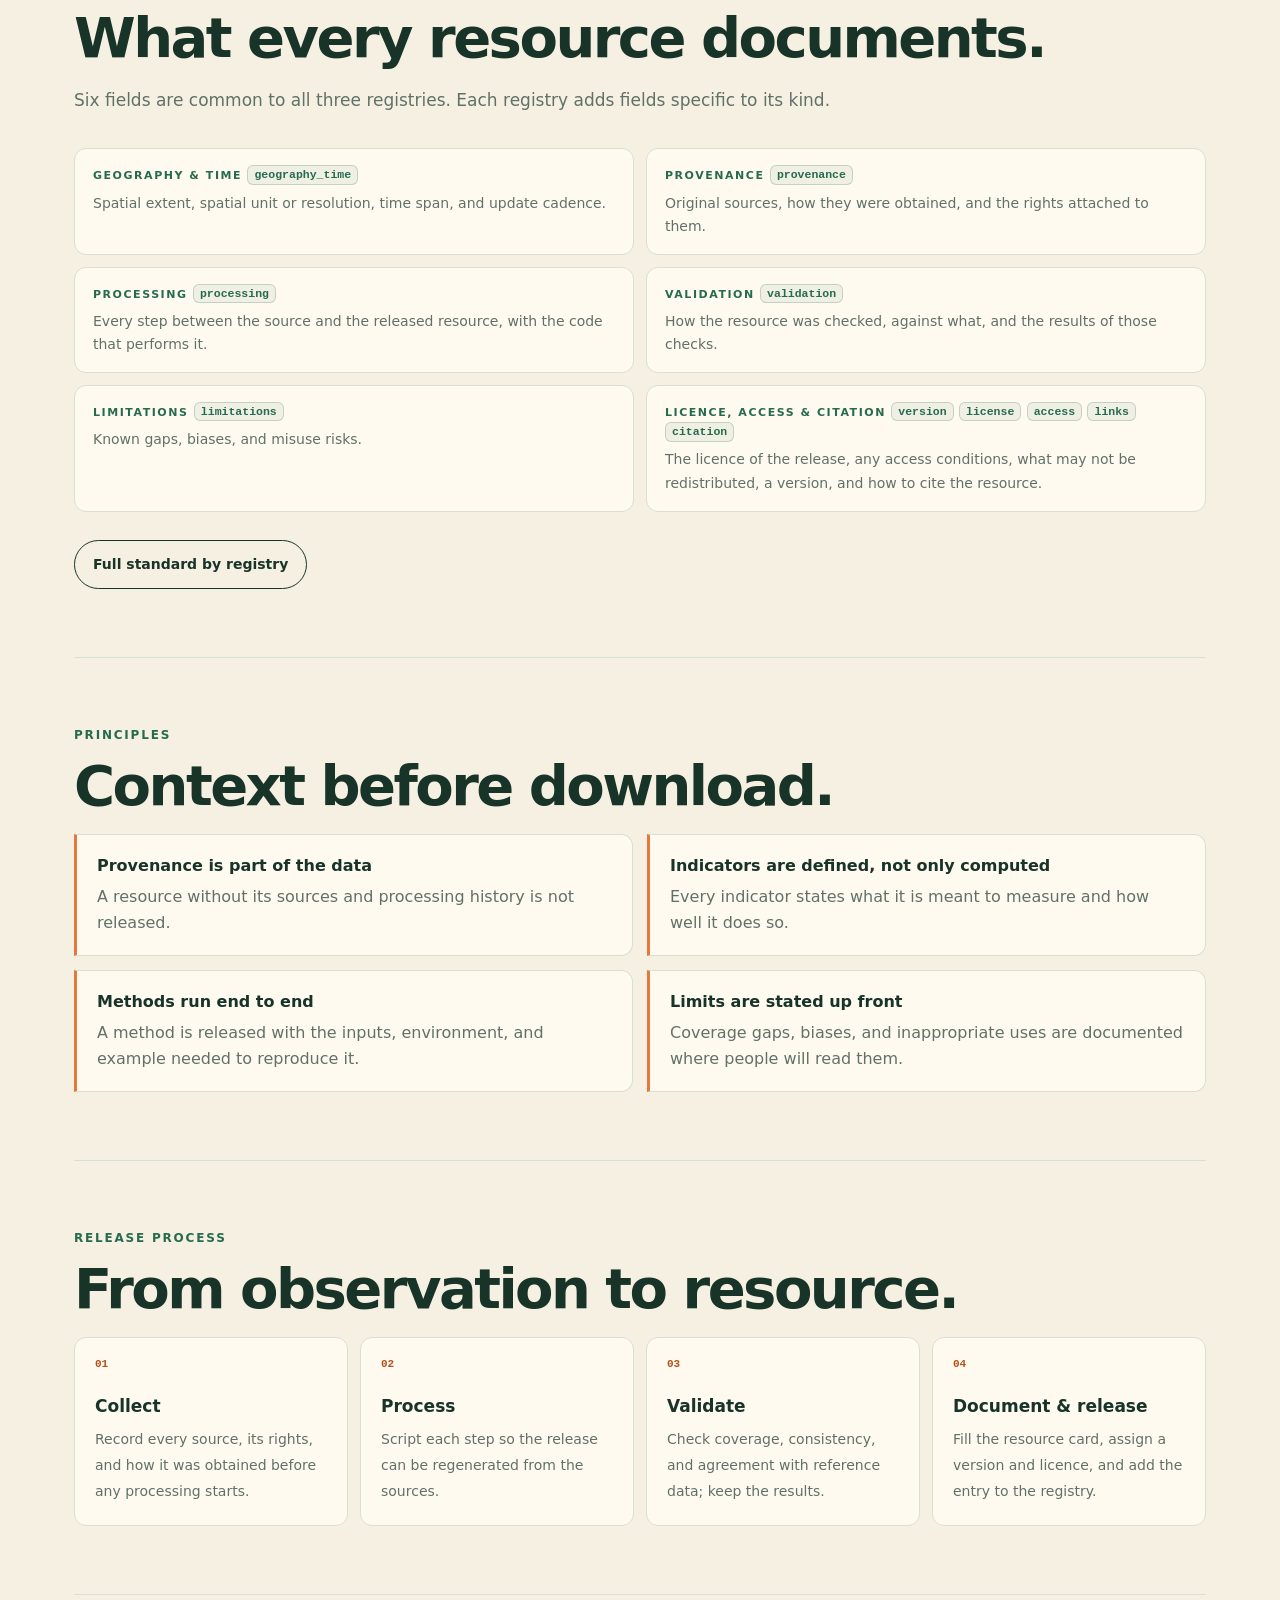
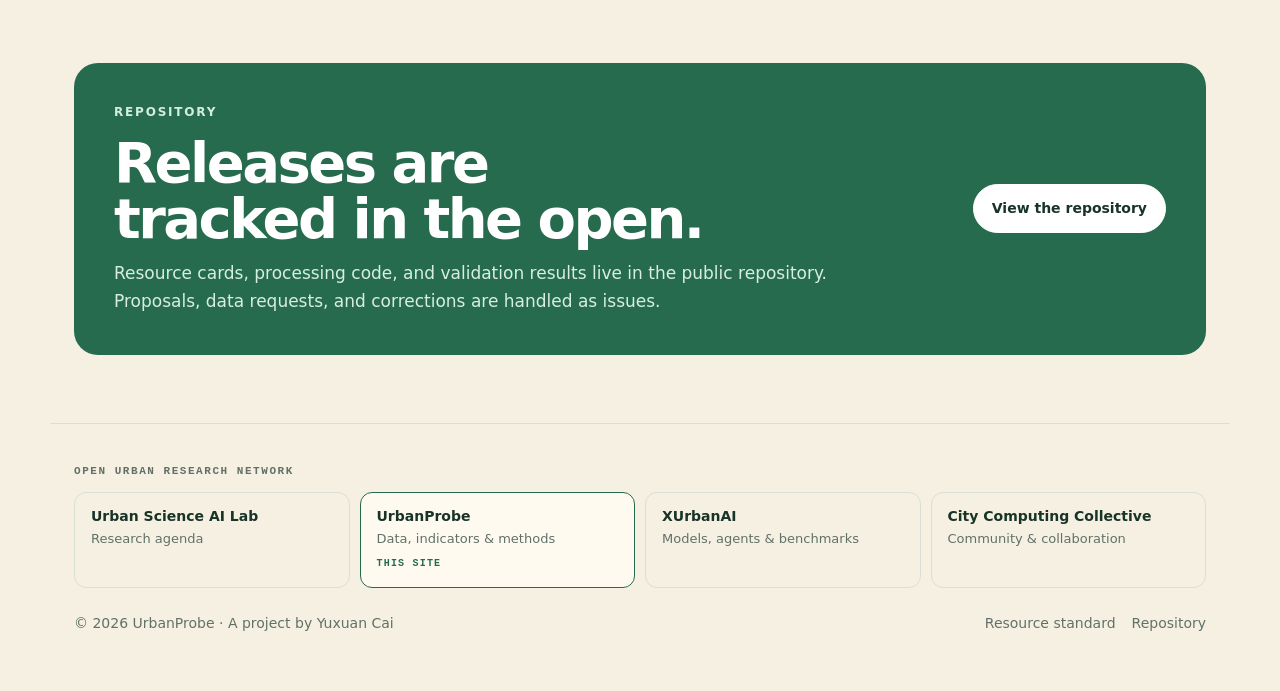
==== commit e8d944c3: "Dataset viewer, data dictionary, lineage, and dataset-search metadata Benchmarks against Kaggle Data" ====
--- a/index.html
+++ b/index.html
@@ -18,6 +18,7 @@
   <meta property="og:image:alt" content="UrbanProbe: Observe. Measure. Understand. Datasets, indicators, and methods with provenance.">
   <meta name="twitter:card" content="summary_large_image">
   <link rel="icon" href="data:image/svg+xml,%3Csvg xmlns='http://www.w3.org/2000/svg' viewBox='0 0 64 64'%3E%3Crect width='64' height='64' rx='14' fill='%23183328'/%3E%3Ccircle cx='32' cy='32' r='16' fill='none' stroke='%23ccebd8' stroke-width='4'/%3E%3Ccircle cx='32' cy='32' r='7' fill='%23e5793c'/%3E%3C/svg%3E">
+  <link rel="alternate" type="application/rss+xml" title="UrbanProbe releases" href="feeds/releases.xml">
   <link rel="stylesheet" href="assets/site.css">
   <script type="application/ld+json">
 {
@@ -40,6 +41,7 @@
   <header>
     <div class="nav">
       <a class="brand" href="index.html" aria-current="page">Urban<i>Probe</i></a>
+      <button class="nav-search" type="button" data-palette hidden aria-label="Search"><svg viewBox="0 0 20 20" aria-hidden="true"><circle cx="8.5" cy="8.5" r="5.5"/><path d="m13 13 4 4"/></svg><span>Search</span><kbd>Ctrl K</kbd></button>
       <button class="nav-toggle" type="button" aria-label="Menu" aria-expanded="false" aria-controls="site-nav"><span></span><span></span><span></span></button>
       <nav id="site-nav" aria-label="Primary">
         <a href="datasets.html">Datasets</a>
@@ -114,6 +116,11 @@
       </div>
     </section>
 
+    <section id="latest" data-latest hidden>
+      <div class="section-head"><div><div class="eyebrow">Latest releases</div><h2>New and updated.</h2></div><a class="more-link" href="feeds/releases.xml">Subscribe (RSS)</a></div>
+      <div class="registry" data-slot="list"></div>
+    </section>
+
     <section id="standard">
       <div class="eyebrow">Resource standard</div>
       <h2>What every resource documents.</h2>
@@ -179,5 +186,6 @@
     </div>
   </footer>
   <script src="assets/site.js"></script>
+  <script src="assets/palette.js"></script>
 </body>
 </html>
--- a/assets/site.css
+++ b/assets/site.css
@@ -137,6 +137,183 @@
 button.button{font-family:inherit;cursor:pointer;background:transparent}
 code.key{display:inline-block;font:600 11.5px/1.5 var(--mono);letter-spacing:0;text-transform:none;color:var(--green);background:rgba(39,107,79,.07);border:1px solid rgba(39,107,79,.22);padding:0 6px;border-radius:6px;vertical-align:1px;white-space:nowrap}
 
+/* ---------------------------------------------------------------- platform: browsing, entry sections, palette */
+.visually-hidden{position:absolute!important;width:1px;height:1px;margin:-1px;overflow:hidden;clip:rect(0 0 0 0);white-space:nowrap;border:0}
+.link-btn{background:none;border:0;padding:0;font:inherit;font-size:13px;font-weight:750;color:var(--green);cursor:pointer}
+.link-btn:hover{text-decoration:underline}
+
+/* header search */
+.nav-search{display:inline-flex;align-items:center;gap:10px;margin-left:auto;margin-right:6px;font:inherit;font-size:13px;color:var(--muted);background:var(--card);border:1px solid var(--line);border-radius:999px;padding:7px 8px 7px 12px;cursor:pointer}
+.nav-search:hover{border-color:var(--green);color:var(--ink)}
+.nav-search svg{width:15px;height:15px;fill:none;stroke:currentColor;stroke-width:1.8;stroke-linecap:round}
+.nav-search kbd,.reg-search kbd,.palette kbd{font:600 11px/1 var(--mono);border:1px solid var(--line);border-bottom-width:2px;border-radius:6px;padding:3px 6px;background:var(--mint-2);color:var(--muted)}
+.nav nav{margin-left:0}
+
+/* facts and tags */
+.facts{display:flex;flex-wrap:wrap;gap:6px;margin-top:16px}
+.facts.compact{margin-top:10px}
+.fact{display:inline-flex;gap:6px;align-items:baseline;font-size:12.5px;color:var(--ink);background:var(--card);border:1px solid var(--line);border-radius:999px;padding:4px 10px;text-decoration:none}
+.fact b{font:700 10px/1 var(--mono);letter-spacing:.1em;text-transform:uppercase;color:var(--muted)}
+a.fact:hover{border-color:var(--green)}
+.tag.theme{text-decoration:none;border-color:rgba(39,107,79,.35);color:var(--ink)}
+.tag.theme:hover{border-color:var(--green)}
+.entry-kind{display:block;font:700 10px/1 var(--mono);letter-spacing:.12em;text-transform:uppercase;color:var(--green);margin-bottom:6px}
+
+/* registry browser */
+.reg-browser{display:grid;grid-template-columns:240px minmax(0,1fr);gap:28px;align-items:start;margin-bottom:22px}
+.reg-browser.no-facets{grid-template-columns:minmax(0,1fr)}
+.facets{position:sticky;top:84px;border:1px solid var(--line);border-radius:var(--radius-s);background:var(--card);padding:6px 14px 12px}
+.facets summary{cursor:pointer;font-weight:750;font-size:14px;padding:8px 0;list-style:none}
+.facets summary::-webkit-details-marker{display:none}
+.facet{border:0;margin:0;padding:10px 0;border-top:1px solid var(--line)}
+.facet legend{font:700 10.5px/1 var(--mono);letter-spacing:.12em;text-transform:uppercase;color:var(--muted);padding:0;margin-bottom:8px}
+.facet-opt{display:flex;align-items:center;gap:8px;padding:4px 0;font-size:13.5px;color:var(--ink);cursor:pointer}
+.facet-opt input{accent-color:var(--green);width:15px;height:15px;margin:0}
+.facet-opt span{flex:1;min-width:0}
+.facet-opt small{font:600 11px/1 var(--mono);color:var(--muted)}
+.facet-opt.zero{opacity:.45}
+.reg-controls{display:flex;gap:10px;flex-wrap:wrap;margin-bottom:6px}
+.reg-search{position:relative;flex:1 1 280px;display:flex;align-items:center}
+.reg-search svg{position:absolute;left:14px;width:16px;height:16px;fill:none;stroke:var(--muted);stroke-width:1.8;stroke-linecap:round}
+.reg-search input{width:100%;background:var(--card);border:1px solid var(--line);border-radius:999px;padding:11px 44px 11px 40px;color:var(--ink);font:inherit;font-size:14px}
+.reg-search input:focus{outline:none;border-color:var(--green);box-shadow:0 0 0 3px rgba(39,107,79,.16)}
+.reg-search kbd{position:absolute;right:12px;pointer-events:none}
+.reg-search input:focus+kbd,.reg-search input:not(:placeholder-shown)+kbd{opacity:0}
+.reg-sort{display:flex;align-items:center;gap:8px;font-size:12px;font-weight:700;color:var(--muted);background:var(--card);border:1px solid var(--line);border-radius:999px;padding:0 10px 0 14px}
+.reg-sort select{border:0;background:transparent;color:var(--ink);font:inherit;font-size:14px;font-weight:500;padding:10px 4px;cursor:pointer}
+.reg-sort select option{color:#111}
+.reg-meta{display:flex;align-items:center;gap:14px;min-height:30px;margin-bottom:6px}
+.reg-count{margin:0;font-size:13px;font-weight:650;color:var(--muted)}
+.no-match{border:1px dashed var(--line-2);border-radius:var(--radius);padding:28px;text-align:center}
+.no-match p{color:var(--muted);margin:6px 0 14px}
+
+/* entry page: in-page navigation and sections */
+.entry-toc{position:sticky;top:64px;z-index:6;display:flex;gap:4px;overflow-x:auto;scrollbar-width:none;background:var(--cream);border-bottom:1px solid var(--line);margin:24px 0 0;padding:8px 0}
+.entry-toc::-webkit-scrollbar{display:none}
+.entry-toc a{flex:0 0 auto;font-size:13.5px;font-weight:650;color:var(--muted);text-decoration:none;padding:7px 12px;border-radius:999px}
+.entry-toc a:hover{color:var(--ink);background:var(--card)}
+.entry-toc a[aria-current]{color:var(--ink);background:var(--card);box-shadow:inset 0 0 0 1px var(--line-2)}
+.entry-section{padding:52px 0 8px;border-top:0;scroll-margin-top:120px}
+.entry-section h2{font-size:clamp(24px,2.6vw,32px);letter-spacing:-.03em;margin:0 0 18px}
+.table-wrap{overflow-x:auto;border:1px solid var(--line);border-radius:var(--radius-s);background:var(--card)}
+.table-wrap table{width:100%;border-collapse:collapse;font-size:14px}
+.table-wrap th,.table-wrap td{padding:10px 14px;text-align:left;border-bottom:1px solid var(--line);vertical-align:top}
+.table-wrap tbody tr:last-child td{border-bottom:0}
+.table-wrap th{font-size:12px;font-weight:750;color:var(--muted);background:var(--mint-2);white-space:nowrap}
+.table-wrap td.num,.table-wrap th:has(button){text-align:right}
+.table-wrap code{font:600 12.5px var(--mono);color:var(--ink)}
+.table-wrap small{display:block;font-size:12px;color:var(--muted);margin-top:2px}
+
+/* leaderboard */
+.board-tools{display:flex;justify-content:space-between;align-items:center;gap:16px;flex-wrap:wrap;margin-bottom:12px}
+.board-tools p{margin:0;font-size:13.5px;color:var(--muted);max-width:640px}
+.check{display:inline-flex;align-items:center;gap:8px;font-size:13.5px;font-weight:650;color:var(--ink);cursor:pointer}
+.check input{accent-color:var(--green)}
+table.board th button{font:inherit;font-weight:750;color:inherit;background:none;border:0;padding:0;cursor:pointer;white-space:nowrap}
+table.board th[aria-sort="ascending"],table.board th[aria-sort="descending"]{color:var(--ink);box-shadow:inset 0 -2px 0 var(--green)}
+table.board td.rank{font:700 13px var(--mono);color:var(--muted);width:36px}
+table.board tr.is-top td.rank{color:var(--green)}
+table.board td.sys a{color:var(--ink);font-weight:700;text-decoration:none}
+table.board td.sys a:hover{text-decoration:underline}
+table.board tr.is-baseline td{color:var(--muted);background:var(--mint-2)}
+table.board td.num{position:relative;font-variant-numeric:tabular-nums;white-space:nowrap}
+table.board td.num i{position:absolute;right:14px;bottom:5px;height:3px;max-width:calc(100% - 28px);background:rgba(39,107,79,.13);border-radius:3px;pointer-events:none}
+table.board td.num span{position:relative}
+table.board td.best span{font-weight:800;color:var(--green)}
+table.board td.sys{min-width:200px}
+table.preview th.num{text-align:right}
+table.preview th.num .colstat{justify-items:end}
+table.preview th.num .hist{margin-left:auto}
+table.board td.date{white-space:nowrap;color:var(--muted);font-size:13px}
+.pill{display:inline-block;font:700 10px/1 var(--mono);letter-spacing:.06em;text-transform:uppercase;border:1px solid var(--line-2);border-radius:999px;padding:3px 6px;margin-left:4px;color:var(--muted);vertical-align:1px}
+.pill.ok{color:var(--green);border-color:var(--green)}
+.pill.warn{color:#b3501b;border-color:#b3501b}
+.score-pill{display:inline-block;font-size:12.5px;color:var(--muted);margin:0 10px 2px 0;white-space:nowrap}
+.score-pill b{color:var(--ink);font-variant-numeric:tabular-nums}
+
+/* data preview, dictionary, files */
+.preview-note{font-size:13.5px;color:var(--muted);margin:0 0 10px}
+.preview-note a{color:var(--green)}
+table.preview th{vertical-align:bottom;min-width:120px}
+.colstat{display:grid;gap:2px;margin-top:6px;font-weight:500;font-size:11.5px;color:var(--muted)}
+.colstat .miss{color:#b3501b}
+.hist{width:60px;height:18px;display:block;margin-bottom:2px}
+.hist rect{fill:var(--green)}
+table.preview td{font-variant-numeric:tabular-nums;white-space:nowrap}
+.null{font:italic 12px var(--mono);color:var(--muted);opacity:.7}
+.files{list-style:none;margin:0;padding:0;display:grid;gap:8px}
+.files li{display:flex;align-items:center;gap:12px;background:var(--card);border:1px solid var(--line);border-radius:var(--radius-s);padding:12px 16px}
+.files a{color:var(--ink);font-weight:700;text-decoration:none;flex:1}
+.files a:hover{text-decoration:underline}
+.files small{font:600 12px var(--mono);color:var(--muted)}
+.format{font:800 10.5px/1 var(--mono);letter-spacing:.08em;color:var(--cream);background:var(--green);border-radius:6px;padding:5px 7px}
+
+/* usage and citation */
+.code-block{position:relative;border:1px solid var(--line);border-radius:var(--radius-s);background:var(--ink)}
+.code-block pre{margin:0;padding:18px 20px;overflow-x:auto;font:13px/1.7 var(--mono);color:#e8f1ec;white-space:pre}
+.code-block pre.cite{white-space:pre-wrap;overflow-wrap:anywhere;background:transparent;border:0;border-radius:0}
+.copy-btn{position:absolute;top:10px;right:10px;font:600 12px var(--mono);color:#e8f1ec;background:var(--ink-2);border:1px solid rgba(255,255,255,.18);border-radius:8px;padding:5px 9px;cursor:pointer}
+.copy-btn:hover{border-color:var(--green)}
+.cite-tabs{display:flex;gap:4px;margin-bottom:10px}
+.cite-tabs button{font:inherit;font-size:13px;font-weight:700;color:var(--muted);background:none;border:1px solid transparent;border-radius:999px;padding:6px 12px;cursor:pointer}
+.cite-tabs button[aria-selected="true"]{color:var(--ink);border-color:var(--line-2);background:var(--card)}
+
+/* related and versions */
+.related{display:grid;gap:22px}
+.related-group h3{font:700 11px/1 var(--mono);letter-spacing:.12em;text-transform:uppercase;color:var(--muted);margin:0 0 10px}
+.related-group{display:grid;grid-template-columns:repeat(auto-fill,minmax(260px,1fr));gap:10px}
+.related-group h3{grid-column:1/-1}
+.related-card{display:grid;gap:4px;padding:14px 16px;border:1px solid var(--line);border-radius:var(--radius-s);background:var(--card);text-decoration:none;color:var(--ink);transition:.15s}
+.related-card:hover{border-color:var(--green)}
+.related-card span{font:700 10px/1 var(--mono);letter-spacing:.1em;text-transform:uppercase;color:var(--green)}
+.related-card small{font-size:13px;color:var(--muted)}
+.timeline{list-style:none;margin:0;padding:0 0 0 18px;border-left:2px solid var(--line)}
+.timeline li{position:relative;padding:0 0 18px 16px}
+.timeline li:before{content:"";position:absolute;left:-25px;top:4px;width:12px;height:12px;border-radius:50%;background:var(--cream);border:2px solid var(--line-2)}
+.timeline li.current:before{border-color:var(--green);background:var(--green)}
+.timeline .v{font:700 13px var(--mono);color:var(--ink)}
+.timeline time{margin-left:10px;font-size:13px;color:var(--muted)}
+.timeline p{margin:4px 0 0;color:var(--muted);font-size:14.5px}
+
+.section-head{display:flex;justify-content:space-between;align-items:end;gap:16px;flex-wrap:wrap;margin-bottom:18px}
+.section-head h2{margin:0}
+.more-link{font-size:13px;font-weight:750;color:var(--green);text-decoration:none}
+
+/* command palette */
+dialog.palette{width:min(640px,calc(100vw - 24px));max-height:min(540px,calc(100vh - 120px));margin:12vh auto auto;padding:0;border:1px solid var(--line-2);border-radius:16px;background:var(--card);color:var(--ink);box-shadow:0 30px 90px rgba(0,0,0,.35);overflow:hidden}
+dialog.palette[open]{display:flex;flex-direction:column}
+dialog.palette::backdrop{background:rgba(0,0,0,.4);backdrop-filter:blur(2px)}
+.palette-box{display:flex;align-items:center;gap:10px;padding:14px 16px;border-bottom:1px solid var(--line)}
+.palette-icon{width:18px;height:18px;fill:none;stroke:var(--muted);stroke-width:1.8;stroke-linecap:round;flex:0 0 auto}
+.palette-box input{flex:1;min-width:0;border:0;background:transparent;font:inherit;font-size:17px;color:var(--ink);outline:none}
+.palette-list{overflow:auto;padding:6px 8px 10px;min-height:0;flex:1}
+.palette-label{margin:10px 8px 4px;font:700 10.5px/1 var(--mono);letter-spacing:.12em;text-transform:uppercase;color:var(--muted)}
+.palette-item{display:flex;align-items:center;gap:12px;padding:9px 10px;border-radius:10px;cursor:pointer}
+.palette-item svg{width:18px;height:18px;flex:0 0 auto;fill:none;stroke:var(--muted);stroke-width:1.5;stroke-linecap:round;stroke-linejoin:round}
+.palette-text{display:grid;min-width:0}
+.palette-text strong{font-size:14px;font-weight:650;white-space:nowrap;overflow:hidden;text-overflow:ellipsis}
+.palette-text small{font-size:12px;color:var(--muted);white-space:nowrap;overflow:hidden;text-overflow:ellipsis}
+.palette-ext{margin-left:auto;color:var(--muted)}
+.palette-item[aria-selected="true"]{background:var(--ink);color:#fff}
+.palette-item[aria-selected="true"] svg{stroke:#fff}
+.palette-item[aria-selected="true"] small,.palette-item[aria-selected="true"] .palette-ext{color:#cfe0d6}
+.palette-empty{padding:18px 10px}
+.palette-empty p{margin:4px 0 0;color:var(--muted);font-size:14px}
+.palette-foot{display:flex;gap:16px;padding:10px 16px;border-top:1px solid var(--line);font-size:12px;color:var(--muted)}
+.palette-foot kbd{margin-right:3px}
+
+@media(max-width:900px){
+  .reg-browser{grid-template-columns:minmax(0,1fr)}
+  .facets{position:static}
+}
+@media(max-width:720px){
+  .nav-search{padding:8px;margin-right:4px}
+  .nav-search span,.nav-search kbd{display:none}
+  .entry-toc{top:60px}
+  dialog.palette{margin-top:8px;max-height:calc(100dvh - 16px)}
+  .palette-foot{display:none}
+}
+
 /* footer: the sibling-site network, then the base line */
 footer{position:relative;z-index:1;max-width:var(--max);margin:auto;padding:40px var(--pad) 54px;color:var(--muted);font-size:14px;border-top:1px solid var(--line)}
 footer a{text-decoration:none}
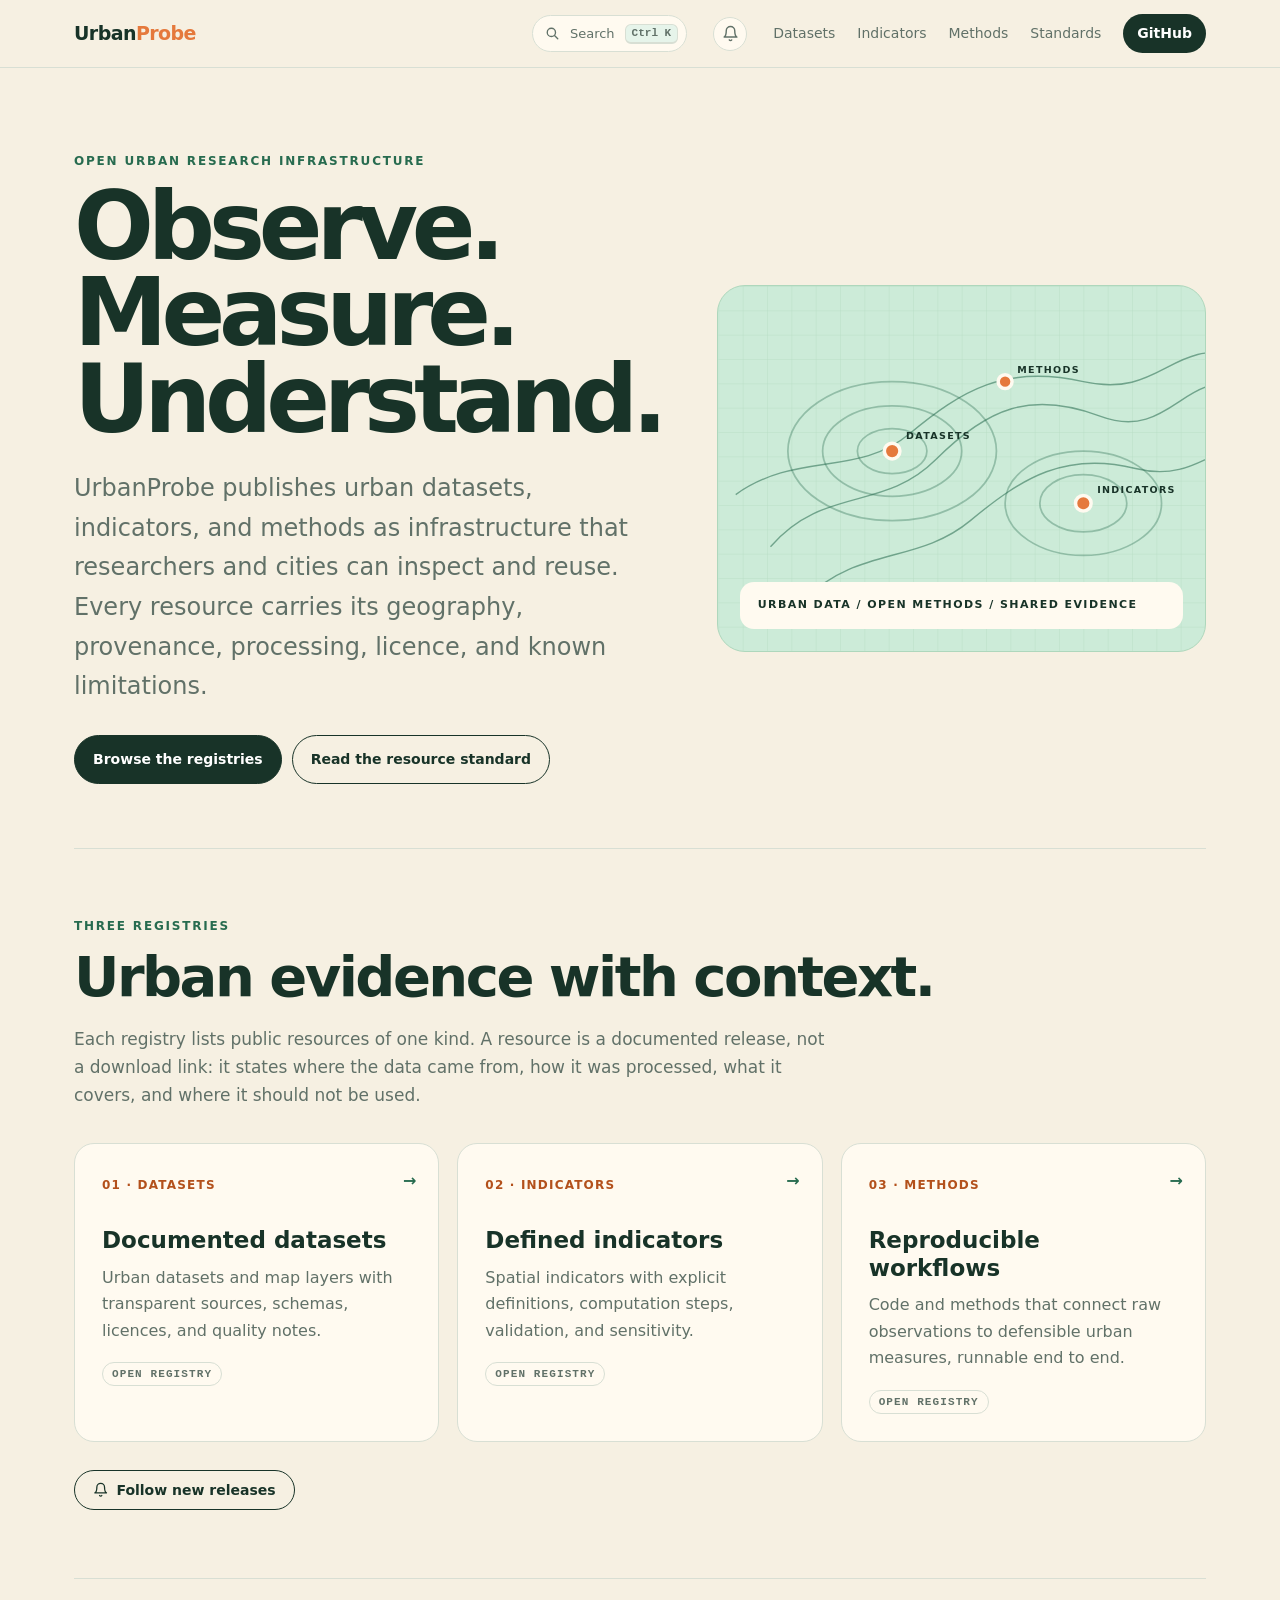
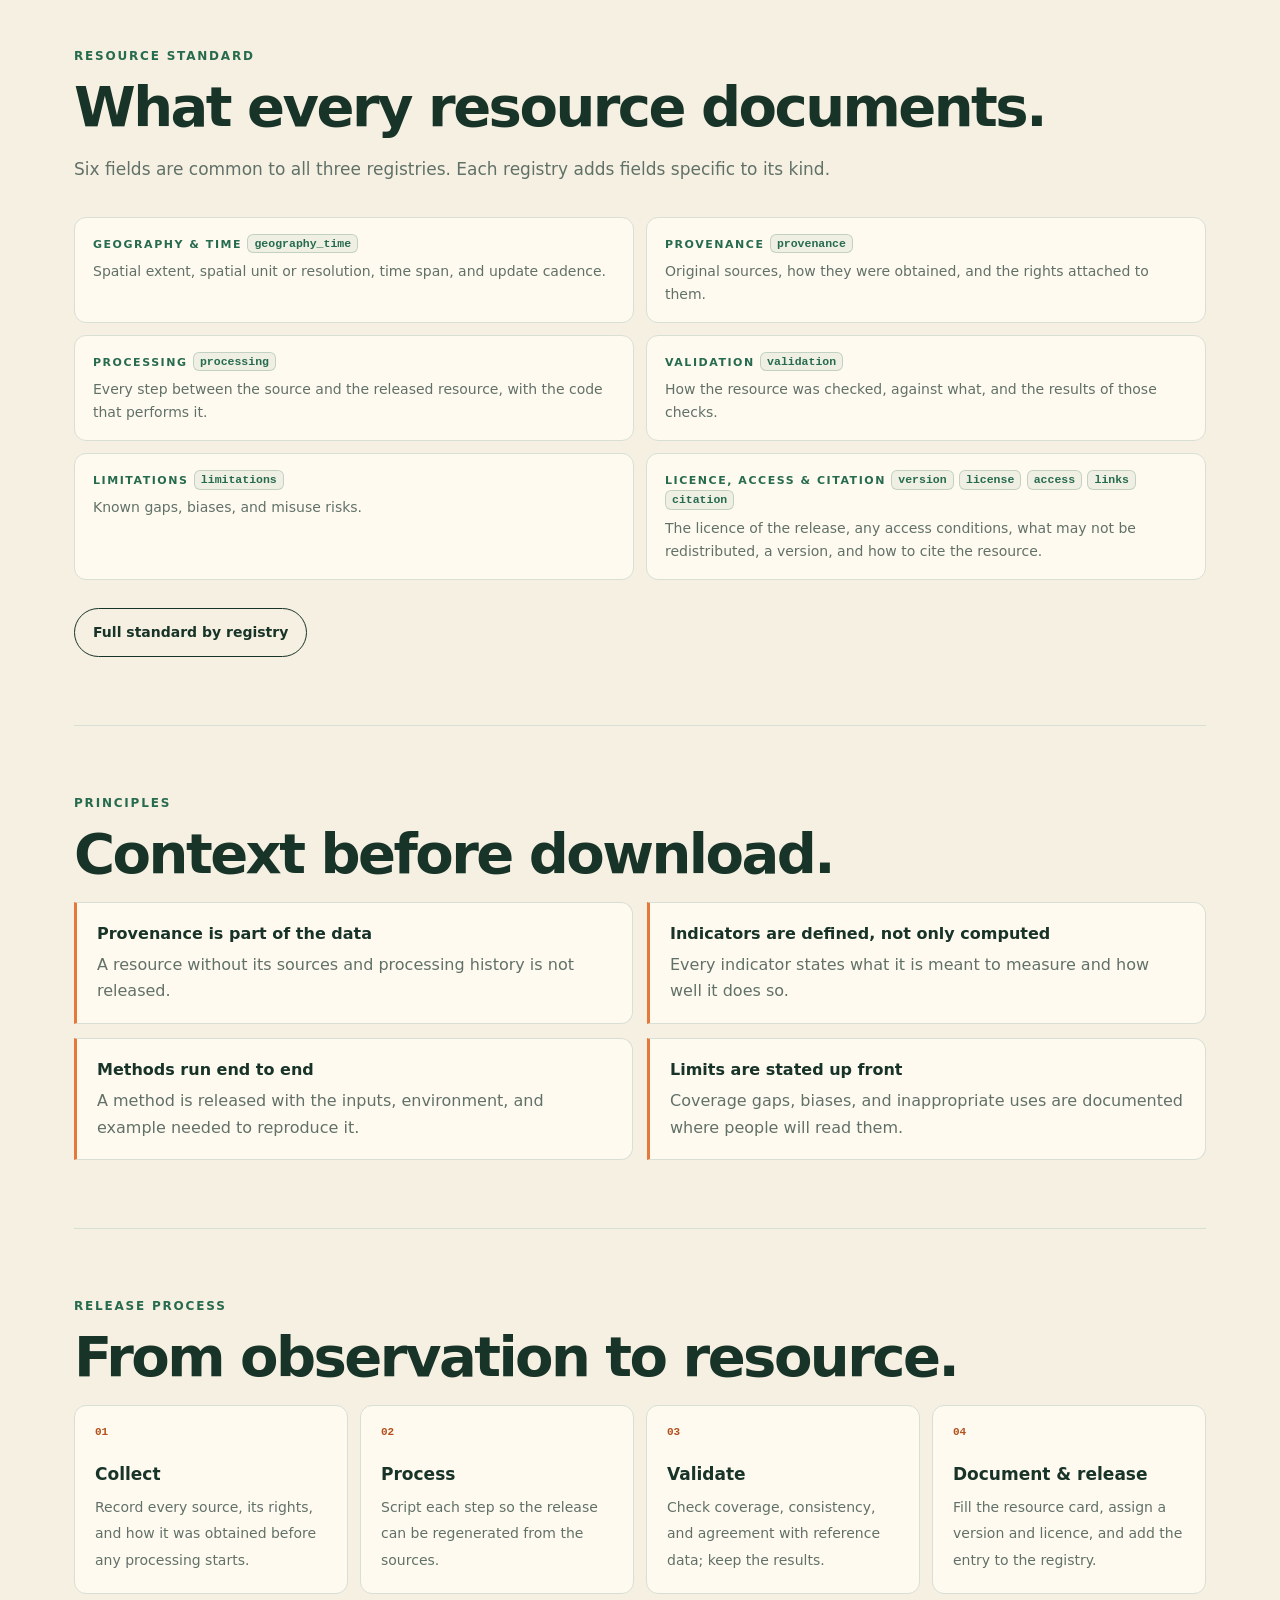
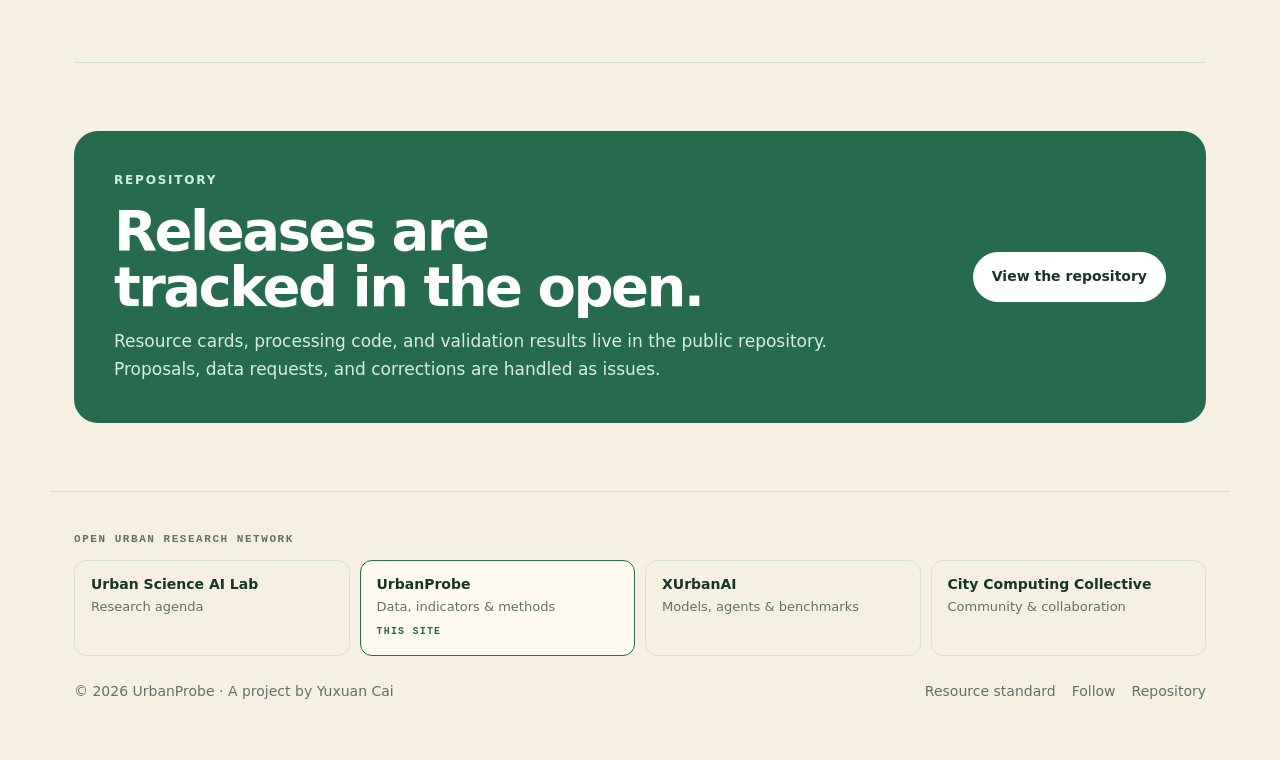
==== commit 55313519: "Add a follow system, release notifications, and accessibility fixes - follow.html lists every way to" ====
--- a/index.html
+++ b/index.html
@@ -19,6 +19,7 @@
   <meta name="twitter:card" content="summary_large_image">
   <link rel="icon" href="data:image/svg+xml,%3Csvg xmlns='http://www.w3.org/2000/svg' viewBox='0 0 64 64'%3E%3Crect width='64' height='64' rx='14' fill='%23183328'/%3E%3Ccircle cx='32' cy='32' r='16' fill='none' stroke='%23ccebd8' stroke-width='4'/%3E%3Ccircle cx='32' cy='32' r='7' fill='%23e5793c'/%3E%3C/svg%3E">
   <link rel="alternate" type="application/rss+xml" title="UrbanProbe releases" href="feeds/releases.xml">
+  <link rel="stylesheet" href="assets/follow.css">
   <link rel="stylesheet" href="assets/site.css">
   <script type="application/ld+json">
 {
@@ -42,6 +43,7 @@
     <div class="nav">
       <a class="brand" href="index.html" aria-current="page">Urban<i>Probe</i></a>
       <button class="nav-search" type="button" data-palette hidden aria-label="Search"><svg viewBox="0 0 20 20" aria-hidden="true"><circle cx="8.5" cy="8.5" r="5.5"/><path d="m13 13 4 4"/></svg><span>Search</span><kbd>Ctrl K</kbd></button>
+      <a class="nav-follow" href="follow.html" aria-label="Follow updates"><svg viewBox="0 0 24 24" fill="none" stroke="currentColor" stroke-width="2" stroke-linecap="round" stroke-linejoin="round" aria-hidden="true" focusable="false"><path d="M6 8a6 6 0 0 1 12 0c0 7 3 9 3 9H3s3-2 3-9"/><path d="M10.3 21a1.94 1.94 0 0 0 3.4 0"/></svg></a>
       <button class="nav-toggle" type="button" aria-label="Menu" aria-expanded="false" aria-controls="site-nav"><span></span><span></span><span></span></button>
       <nav id="site-nav" aria-label="Primary">
         <a href="datasets.html">Datasets</a>
@@ -114,6 +116,7 @@
           <span class="count" data-count="methods">Open registry</span>
         </a>
       </div>
+      <div class="actions"><a class="follow-btn" data-follow data-follow-title="UrbanProbe releases" data-follow-what="Every new and updated release." data-follow-feed="feeds/releases.xml" data-follow-github="https://github.com/Hamsterradcc/urbanprobe.com" data-follow-github-kind="releases" href="follow.html"><svg class="follow-icon" viewBox="0 0 24 24" width="18" height="18" fill="none" stroke="currentColor" stroke-width="2" stroke-linecap="round" stroke-linejoin="round" aria-hidden="true" focusable="false"><path d="M6 8a6 6 0 0 1 12 0c0 7 3 9 3 9H3s3-2 3-9"/><path d="M10.3 21a1.94 1.94 0 0 0 3.4 0"/></svg><span>Follow new releases</span></a></div>
     </section>
 
     <section id="latest" data-latest hidden>
@@ -182,9 +185,10 @@
     </ul>
     <div class="footer-base">
       <span>&copy; 2026 UrbanProbe &middot; A project by <a href="https://yuxuancai.com">Yuxuan Cai</a></span>
-      <div class="links"><a href="standards.html">Resource standard</a><a href="https://github.com/Hamsterradcc/urbanprobe.com">Repository</a></div>
+      <div class="links"><a href="standards.html">Resource standard</a><a href="follow.html">Follow</a><a href="https://github.com/Hamsterradcc/urbanprobe.com">Repository</a></div>
     </div>
   </footer>
+  <script src="assets/follow.js"></script>
   <script src="assets/site.js"></script>
   <script src="assets/palette.js"></script>
 </body>
--- a/assets/follow.css
+++ b/assets/follow.css
@@ -0,0 +1,177 @@
+/*
+ * follow.css - styles for the shared Follow dialog and the .follow-btn trigger.
+ * Identical on every site. Each site sets these custom properties on :root
+ * (the dialog lives under <body>, so :root or body both work):
+ *   --follow-bg  --follow-fg  --follow-muted  --follow-line  --follow-surface
+ *   --follow-accent  --follow-accent-fg  --follow-radius  --follow-mono
+ * Every use below has a fallback, so the component also works with none set.
+ */
+
+html.follow-open { overflow: hidden; }
+
+/* ---------- generic trigger ---------- */
+.follow-btn {
+  display: inline-flex;
+  align-items: center;
+  justify-content: center;
+  gap: .5rem;
+  min-height: 2.25rem;
+  padding: .45rem .9rem;
+  font: inherit;
+  font-weight: 600;
+  line-height: 1.2;
+  color: var(--follow-fg, #1a1a1a);
+  background: var(--follow-surface, #f4f4f5);
+  border: 1px solid var(--follow-line, #c9c9cf);
+  border-radius: var(--follow-radius, 8px);
+  text-decoration: none;
+  cursor: pointer;
+}
+.follow-btn:hover { border-color: var(--follow-accent, #1d4ed8); }
+.follow-btn:focus-visible { outline: 2px solid var(--follow-accent, #1d4ed8); outline-offset: 2px; }
+.follow-btn svg, .follow-btn .follow-icon { flex: none; width: 1.1em; height: 1.1em; }
+@media (pointer: coarse) { .follow-btn { min-height: 2.75rem; } }
+
+/* ---------- dialog ---------- */
+.follow-dialog {
+  box-sizing: border-box;
+  width: min(34rem, calc(100vw - 1rem));
+  max-width: none;
+  max-height: calc(100vh - 1rem);
+  max-height: calc(100dvh - 1rem);
+  margin: auto;
+  padding: 0;
+  overflow: auto;
+  overscroll-behavior: contain;
+  color: var(--follow-fg, #1a1a1a);
+  background: var(--follow-bg, #ffffff);
+  border: 1px solid var(--follow-line, #c9c9cf);
+  border-radius: var(--follow-radius, 8px);
+  box-shadow: 0 20px 50px rgba(0, 0, 0, .35);
+  font: inherit;
+  line-height: 1.5;
+}
+.follow-dialog::backdrop { background: rgba(0, 0, 0, .55); }
+.follow-dialog *, .follow-dialog *::before, .follow-dialog *::after { box-sizing: border-box; }
+.follow-dialog [hidden] { display: none !important; }
+
+.follow-panel { padding: 1.25rem 1.25rem 1rem; }
+@media (max-width: 480px) { .follow-panel { padding: 1rem .875rem .875rem; } }
+
+.follow-head { display: flex; align-items: flex-start; gap: .75rem; }
+.follow-head-text { flex: 1; min-width: 0; }
+.follow-title { margin: 0; font-size: 1.25rem; line-height: 1.3; font-weight: 700; overflow-wrap: anywhere; color: var(--follow-fg, #1a1a1a); }
+.follow-what { margin: .35rem 0 0; color: var(--follow-muted, #555560); }
+
+.follow-close {
+  flex: none;
+  display: inline-flex;
+  align-items: center;
+  justify-content: center;
+  width: 2.75rem;
+  height: 2.75rem;
+  margin: -.5rem -.5rem 0 0;
+  padding: 0;
+  color: var(--follow-fg, #1a1a1a);
+  background: transparent;
+  border: 0;
+  border-radius: var(--follow-radius, 8px);
+  cursor: pointer;
+}
+.follow-close:hover { background: var(--follow-surface, #f4f4f5); }
+.follow-close:focus-visible, .follow-action:focus-visible, .follow-field:focus-visible,
+.follow-dialog a:focus-visible { outline: 2px solid var(--follow-accent, #1d4ed8); outline-offset: 2px; }
+
+.follow-status {
+  margin: 1rem 0 0;
+  padding: .65rem .8rem;
+  color: var(--follow-fg, #1a1a1a);
+  background: var(--follow-surface, #f4f4f5);
+  border: 1px solid var(--follow-line, #c9c9cf);
+  border-radius: var(--follow-radius, 8px);
+}
+.follow-status:empty { display: none; }
+
+.follow-section { margin-top: 1.25rem; padding-top: 1rem; padding-bottom: 0; border-top: 1px solid var(--follow-line, #c9c9cf); }
+.follow-status + .follow-section { margin-top: 1rem; }
+.follow-body > .follow-section:first-child { margin-top: 1rem; }
+.follow-h { margin: 0 0 .35rem; font-size: 1rem; line-height: 1.3; font-weight: 700; color: var(--follow-fg, #1a1a1a); }
+.follow-text { margin: 0 0 .75rem; color: var(--follow-muted, #555560); }
+.follow-small { margin: .65rem 0 0; font-size: .875rem; }
+.follow-note { margin: .5rem 0 0; font-size: .875rem; color: var(--follow-muted, #555560); }
+.follow-label { display: block; margin: 0 0 .35rem; font-weight: 600; }
+
+.follow-row { display: flex; flex-wrap: wrap; gap: .5rem; }
+.follow-copy { display: flex; flex-wrap: wrap; gap: .5rem; margin: 0 0 .65rem; }
+.follow-row + .follow-copy { margin-top: .65rem; }
+
+/* actions: links and buttons share one look */
+.follow-action {
+  display: inline-flex;
+  align-items: center;
+  justify-content: center;
+  min-height: 2.75rem;
+  padding: .5rem .9rem;
+  font: inherit;
+  font-weight: 600;
+  line-height: 1.2;
+  text-align: center;
+  text-decoration: none;
+  color: var(--follow-fg, #1a1a1a);
+  background: var(--follow-surface, #f4f4f5);
+  border: 1px solid var(--follow-line, #c9c9cf);
+  border-radius: var(--follow-radius, 8px);
+  cursor: pointer;
+}
+.follow-action:hover { border-color: var(--follow-accent, #1d4ed8); }
+.follow-action.follow-primary {
+  color: var(--follow-accent-fg, #ffffff);
+  background: var(--follow-accent, #1d4ed8);
+  border-color: var(--follow-accent, #1d4ed8);
+}
+.follow-action.follow-primary:hover { filter: brightness(1.1); }
+
+.follow-field {
+  flex: 1 1 12rem;
+  min-width: 0;
+  min-height: 2.75rem;
+  padding: .5rem .7rem;
+  font-family: var(--follow-mono, ui-monospace, SFMono-Regular, Menlo, Consolas, monospace);
+  font-size: .875rem;
+  color: var(--follow-fg, #1a1a1a);
+  background: var(--follow-bg, #ffffff);
+  border: 1px solid var(--follow-line, #c9c9cf);
+  border-radius: var(--follow-radius, 8px);
+}
+.follow-field.follow-email { font-family: inherit; font-size: 1rem; }
+
+.follow-dialog a:not(.follow-action) { color: var(--follow-accent, #1d4ed8); text-underline-offset: .15em; }
+.follow-small a { display: inline-block; padding: .65rem 0; margin: -.65rem 0; }
+
+.follow-foot { margin-top: 1.25rem; padding-top: 1rem; border-top: 1px solid var(--follow-line, #c9c9cf); }
+.follow-privacy { margin: 0 0 .5rem; font-size: .875rem; color: var(--follow-muted, #555560); }
+.follow-all { margin: 0; font-size: .9375rem; }
+.follow-all a { display: inline-flex; align-items: center; min-height: 2.75rem; font-weight: 600; }
+
+.follow-sr {
+  position: absolute !important;
+  width: 1px; height: 1px;
+  margin: -1px; padding: 0;
+  overflow: hidden;
+  clip: rect(0 0 0 0);
+  clip-path: inset(50%);
+  white-space: nowrap;
+  border: 0;
+}
+
+@media (max-width: 400px) {
+  .follow-row > .follow-action, .follow-copy > .follow-action { flex: 1 1 100%; }
+}
+
+@media (prefers-reduced-motion: no-preference) {
+  .follow-dialog[open] { animation: follow-in .16s ease-out; }
+  .follow-dialog[open]::backdrop { animation: follow-fade .16s ease-out; }
+  .follow-btn, .follow-action { transition: border-color .12s, background-color .12s; }
+}
+@keyframes follow-in { from { opacity: 0; transform: translateY(8px); } to { opacity: 1; transform: none; } }
+@keyframes follow-fade { from { opacity: 0; } to { opacity: 1; } }
--- a/assets/site.css
+++ b/assets/site.css
@@ -23,7 +23,7 @@
 .brand{font-weight:900;font-size:19px;letter-spacing:-.03em;text-decoration:none;white-space:nowrap}
 .brand i{font-style:normal;color:var(--orange)}
 .nav nav{display:flex;gap:22px;align-items:center}
-.nav nav a{position:relative;text-decoration:none;color:var(--muted);font-size:14px;white-space:nowrap}
+.nav nav a{position:relative;display:inline-flex;align-items:center;min-height:24px;text-decoration:none;color:var(--muted);font-size:14px;white-space:nowrap}
 .nav nav a:hover,.nav nav a[aria-current="page"]{color:var(--ink)}
 .nav nav a[aria-current="page"]:after{content:"";position:absolute;left:0;right:0;bottom:-8px;height:2px;background:var(--orange);border-radius:2px}
 .nav nav a.cta{background:var(--ink);color:#fff;padding:8px 14px;border-radius:999px;font-weight:780}
@@ -155,7 +155,7 @@
 .fact{display:inline-flex;gap:6px;align-items:baseline;font-size:12.5px;color:var(--ink);background:var(--card);border:1px solid var(--line);border-radius:999px;padding:4px 10px;text-decoration:none}
 .fact b{font:700 10px/1 var(--mono);letter-spacing:.1em;text-transform:uppercase;color:var(--muted)}
 a.fact:hover{border-color:var(--green)}
-.tag.theme{text-decoration:none;border-color:rgba(39,107,79,.35);color:var(--ink)}
+.tag.theme{display:inline-flex;align-items:center;min-height:24px;text-decoration:none;border-color:rgba(39,107,79,.35);color:var(--ink)}
 .tag.theme:hover{border-color:var(--green)}
 .entry-kind{display:block;font:700 10px/1 var(--mono);letter-spacing:.12em;text-transform:uppercase;color:var(--green);margin-bottom:6px}
 
@@ -256,7 +256,7 @@
 .copy-btn:hover{border-color:var(--green)}
 .cite-tabs{display:flex;gap:4px;margin-bottom:10px}
 .cite-tabs button{font:inherit;font-size:13px;font-weight:700;color:var(--muted);background:none;border:1px solid transparent;border-radius:999px;padding:6px 12px;cursor:pointer}
-.cite-tabs button[aria-selected="true"]{color:var(--ink);border-color:var(--line-2);background:var(--card)}
+.cite-tabs button[aria-pressed="true"]{color:var(--ink);border-color:var(--line-2);background:var(--card)}
 
 /* related and versions */
 .related{display:grid;gap:22px}
@@ -354,3 +354,38 @@
   footer{flex-direction:column;padding-left:16px;padding-right:16px}
 }
 @media(prefers-reduced-motion:reduce){*{animation:none!important;transition:none!important}html{scroll-behavior:auto}}
+
+/* ---------------------------------------------------------------- follow: component tokens, header bell, subscription centre */
+:root{--follow-bg:var(--card);--follow-fg:var(--ink);--follow-muted:var(--muted);--follow-line:var(--line-2);--follow-surface:var(--mint-2);--follow-accent:var(--green);--follow-accent-fg:#fff;--follow-radius:var(--radius-s);--follow-mono:var(--mono)}
+.follow-btn{font-family:inherit;font-size:14px;font-weight:800;line-height:1.3;gap:8px;padding:10px 18px;min-height:40px;border:1px solid var(--ink);border-radius:999px;background:transparent;color:var(--ink);text-decoration:none;cursor:pointer;transition:.18s ease}
+.follow-btn:hover{border-color:var(--ink);background:var(--mint-2);color:var(--ink)}
+.nav-follow{display:inline-flex;align-items:center;justify-content:center;flex:0 0 auto;width:34px;height:34px;margin-right:6px;color:var(--muted);background:var(--card);border:1px solid var(--line);border-radius:999px;text-decoration:none}
+.nav-follow:hover,.nav-follow[aria-current="page"]{border-color:var(--ink);color:var(--ink)}
+.nav-follow svg{width:17px;height:17px}
+@media(pointer:coarse){.nav-follow{width:44px;height:44px}}
+.new-badge{display:inline-block;margin-left:8px;padding:3px 7px;border-radius:999px;background:var(--orange-ink);color:#fff;font:800 10px/1 var(--mono);letter-spacing:.1em;text-transform:uppercase;vertical-align:3px}
+
+.fw-h{font-size:20px;line-height:1.25;letter-spacing:-.02em;margin:44px 0 12px}
+.intro+.fw-h{margin-top:8px}
+.fw-note{color:var(--muted);max-width:760px;margin:0 0 16px;font-size:15px}
+.fw-note a,.fw-channels a{color:var(--green)}
+.fw-list{list-style:none;margin:0 0 8px;padding:0;display:grid;gap:10px}
+.fw-item{display:flex;justify-content:space-between;align-items:center;flex-wrap:wrap;gap:14px 24px;padding:16px 18px;background:var(--card);border:1px solid var(--line);border-radius:var(--radius-s)}
+.fw-text{flex:1 1 320px;min-width:0}
+.fw-text h4{font-size:17px;line-height:1.3;margin:0 0 4px}
+.fw-text p{color:var(--muted);font-size:14px;max-width:640px}
+.fw-actions{display:flex;align-items:center;flex-wrap:wrap;gap:8px 16px}
+.fw-raw{display:inline-flex;align-items:center;min-height:24px;font-size:13px;font-weight:700;color:var(--green)}
+.fw-channels{list-style:none;margin:0 0 16px;padding:0;display:grid;gap:10px;max-width:760px}
+.fw-channels li{padding:14px 18px;background:var(--card);border:1px solid var(--line);border-radius:var(--radius-s)}
+.fw-channels p{color:var(--muted);font-size:15px}
+.fw-channels strong{color:var(--ink)}
+.fw-privacy{max-width:760px;margin-top:24px;padding-top:16px;border-top:1px solid var(--line);color:var(--muted);font-size:14px}
+
+/* targets of at least 24 px (WCAG 2.2 2.5.8) */
+table.board th button{min-height:24px;padding:4px 2px}
+.table-wrap td a{display:inline-block;padding:3px 0}
+.page-hero .eyebrow a{display:inline-block;min-height:24px;line-height:24px}
+.links a,.more-link,.link-btn{display:inline-flex;align-items:center;min-height:24px}
+.reg-count .new{font-weight:800}
+.table-wrap[role="region"]:focus-visible{outline-offset:-2px}
